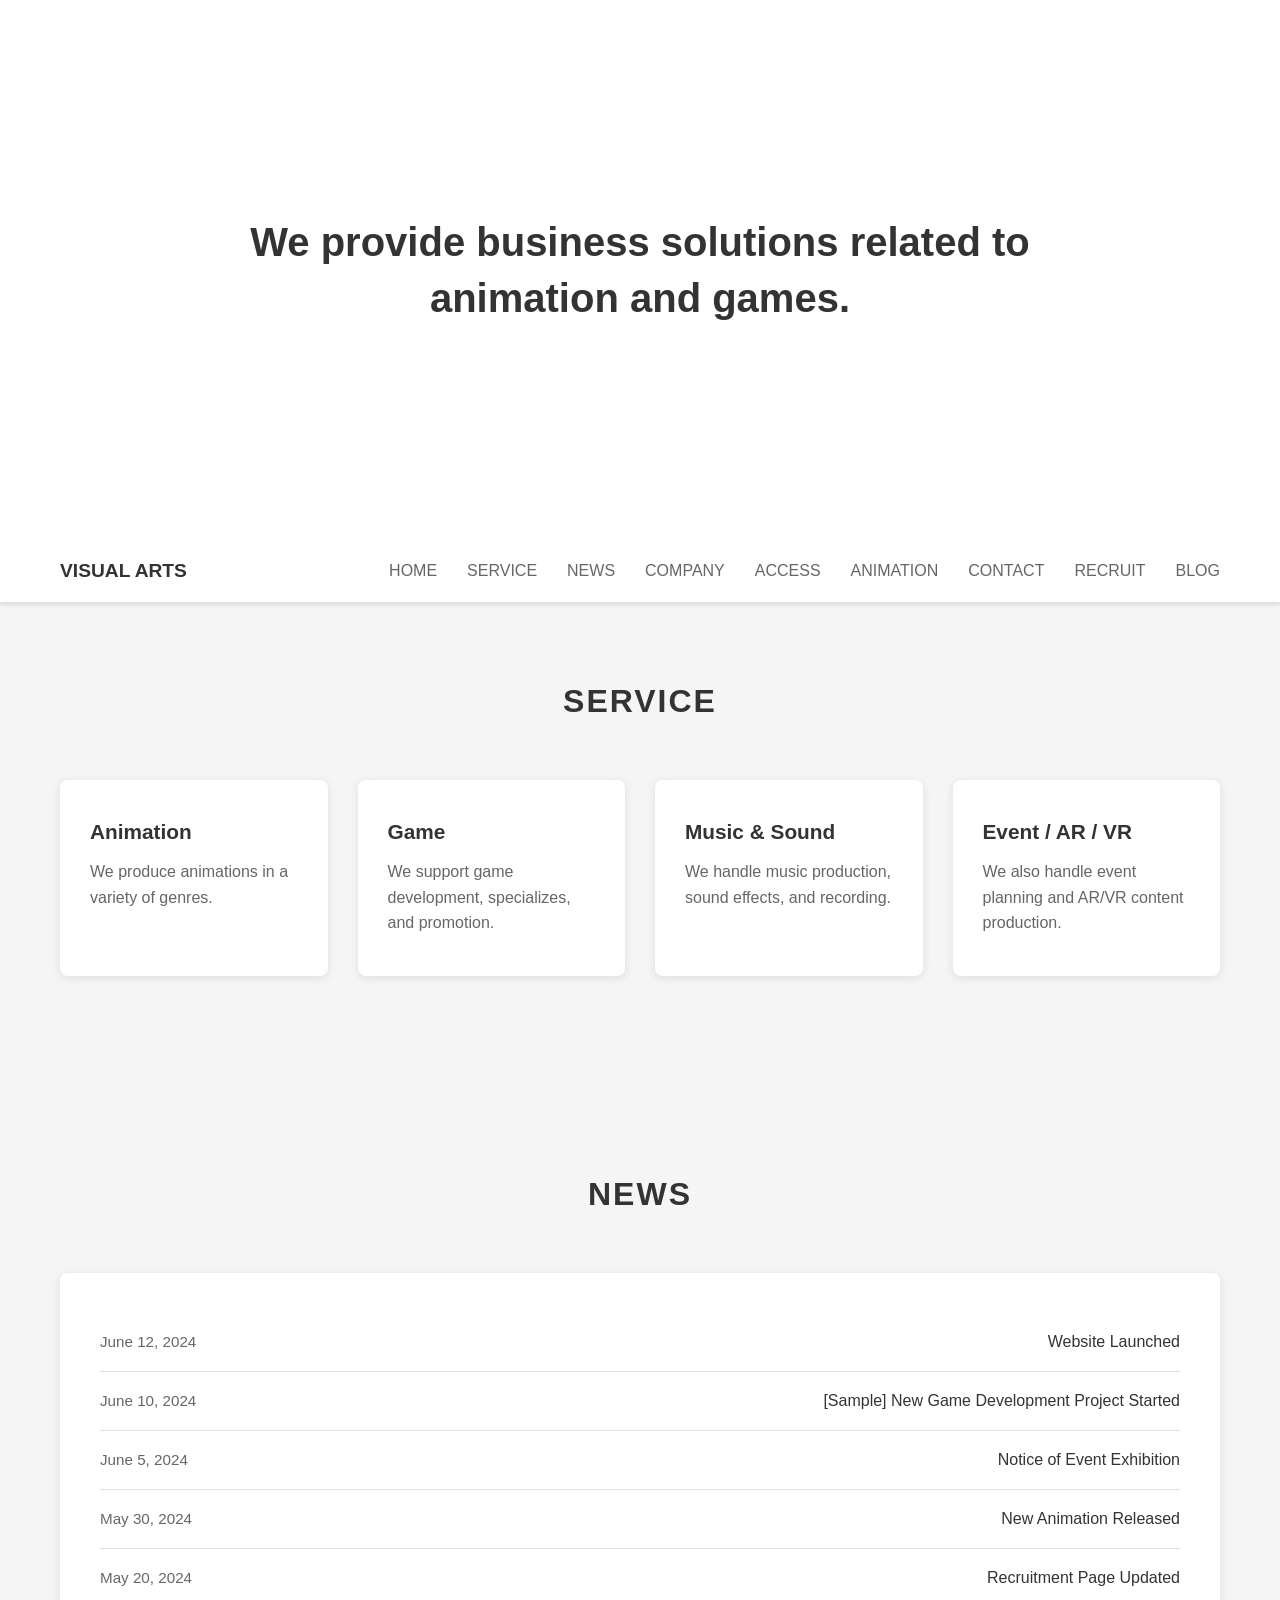
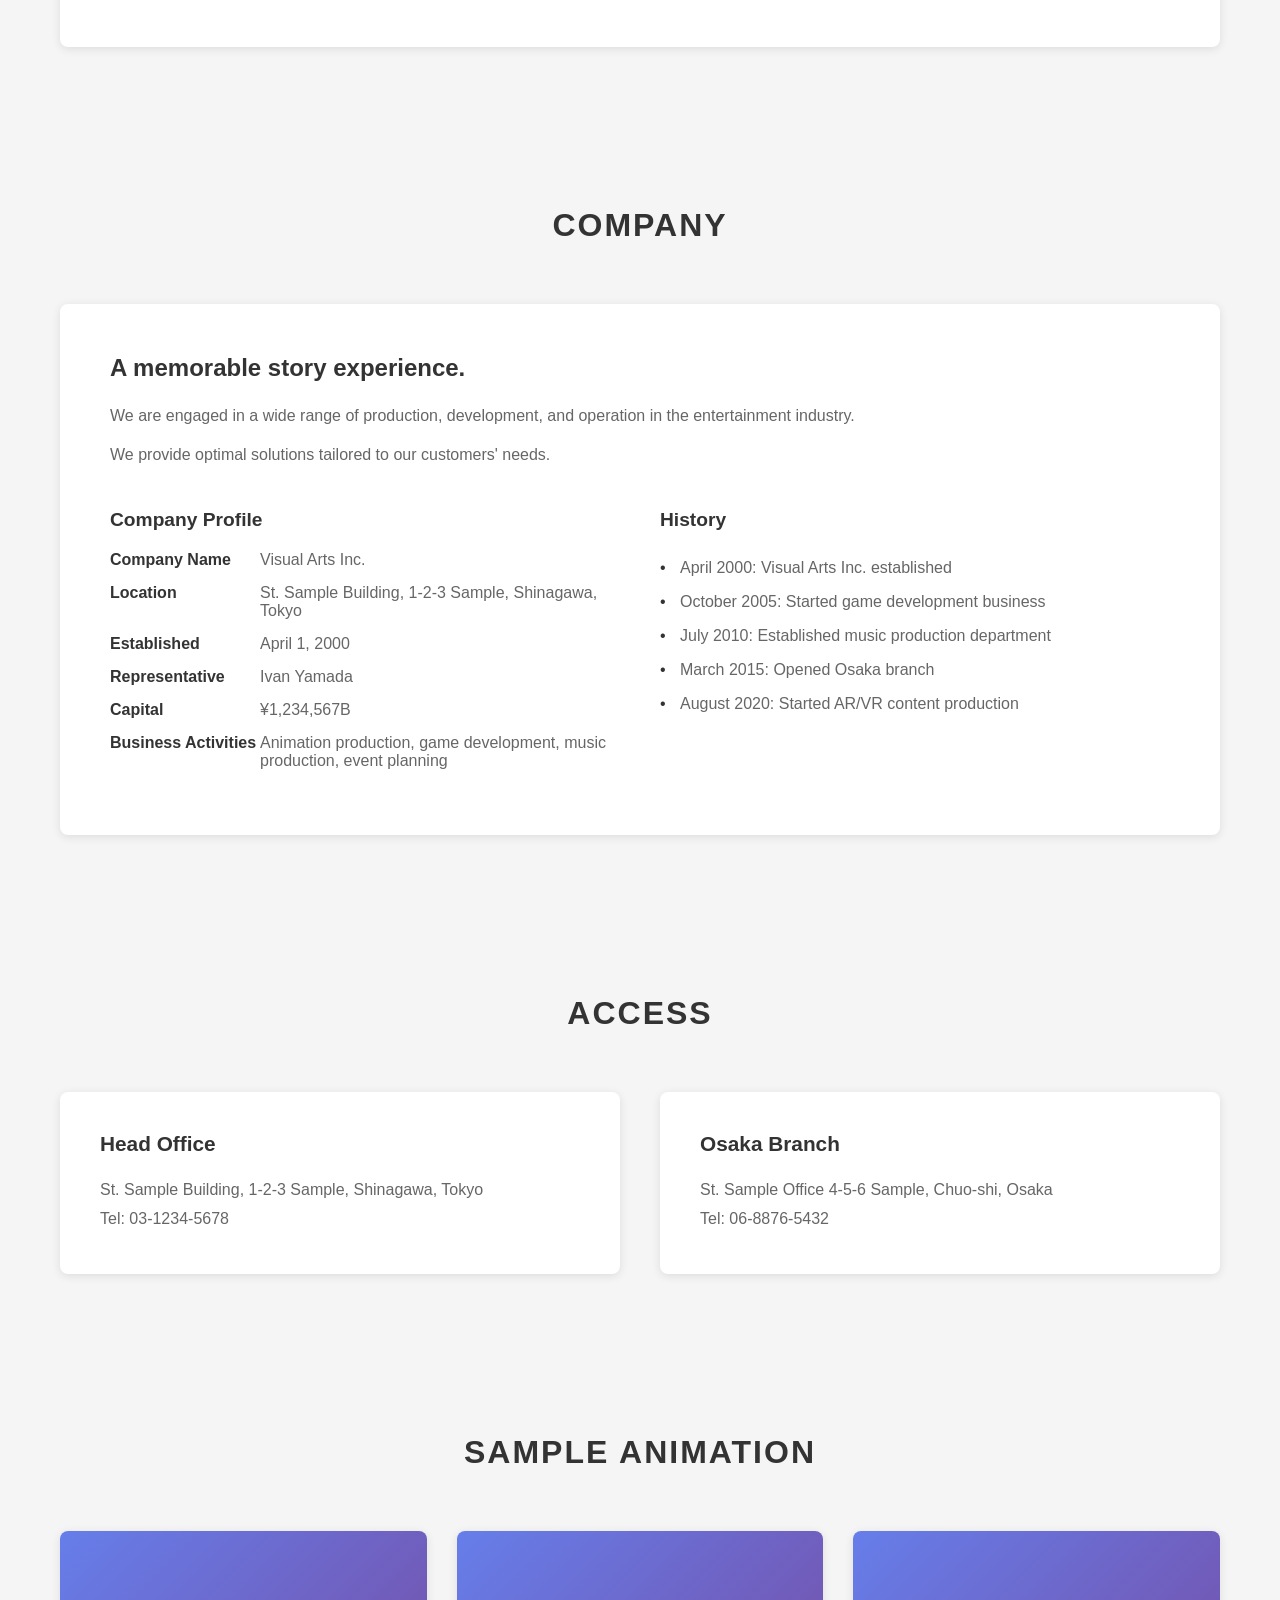
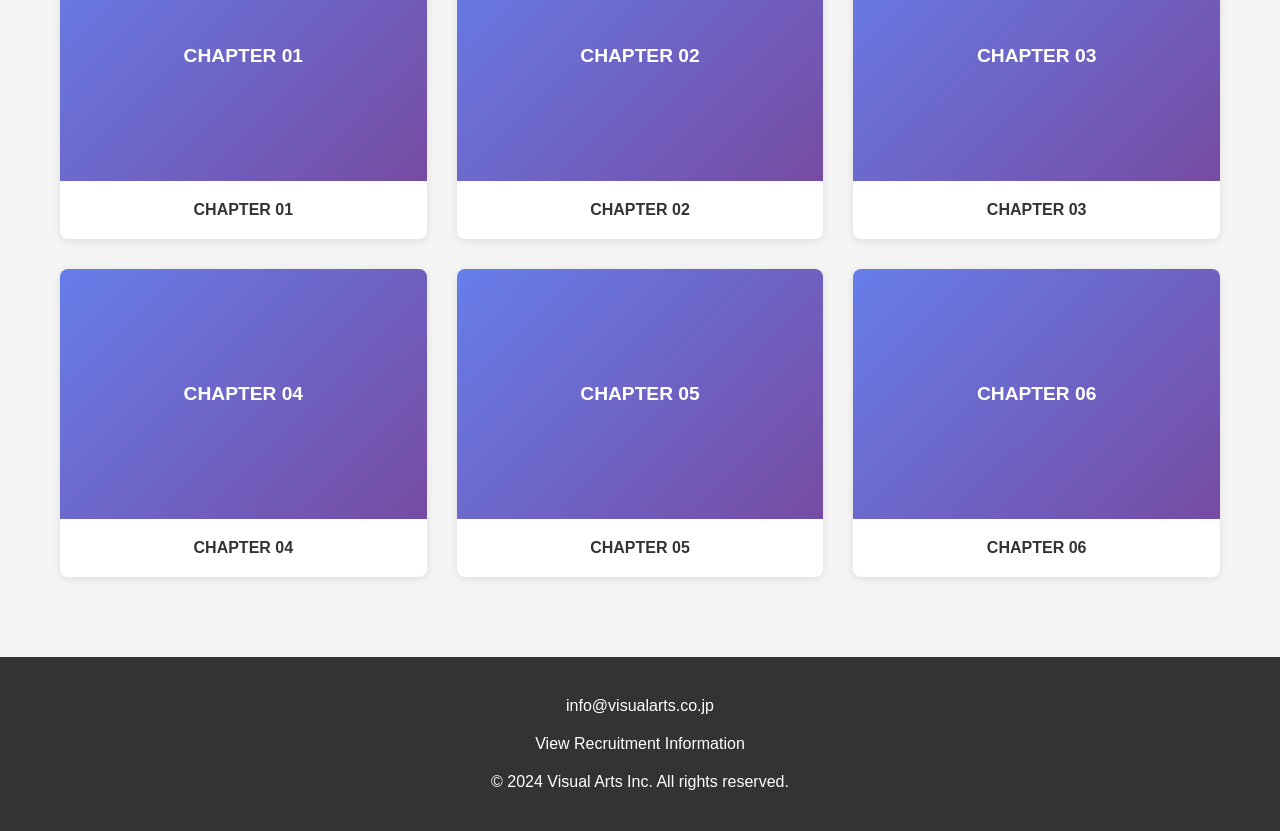
==== index.html @ c2adeb3a "First Commit none" ====
<!DOCTYPE html>
<html lang="en">
<head>
    <meta charset="UTF-8">
    <meta name="viewport" content="width=device-width, initial-scale=1.0">
    <title>Visual Arts - Animation & Game Solutions</title>
    <style>
        * {
            margin: 0;
            padding: 0;
            box-sizing: border-box;
        }

        body {
            font-family: 'Segoe UI', Tahoma, Geneva, Verdana, sans-serif;
            color: #333;
            background-color: #f5f5f5;
            overflow-x: hidden;
        }

        .container {
            max-width: 1200px;
            margin: 0 auto;
            padding: 0 20px;
        }

        /* Hero Section */
        .hero {
            background-color: #fff;
            padding: 120px 20px;
            text-align: center;
            min-height: 60vh;
            display: flex;
            align-items: center;
            justify-content: center;
        }

        .hero h1 {
            font-size: 2.5rem;
            font-weight: 700;
            line-height: 1.4;
            max-width: 900px;
            margin: 0 auto;
        }

        /* Navigation */
        nav {
            background-color: #fff;
            padding: 20px 0;
            border-bottom: 1px solid #e0e0e0;
            position: sticky;
            top: 0;
            z-index: 1000;
            box-shadow: 0 2px 4px rgba(0,0,0,0.1);
        }

        .nav-container {
            display: flex;
            justify-content: space-between;
            align-items: center;
        }

        .logo {
            font-weight: 700;
            font-size: 1.2rem;
            color: #333;
        }

        .nav-links {
            display: flex;
            gap: 30px;
            list-style: none;
        }

        .nav-links a {
            text-decoration: none;
            color: #666;
            font-weight: 500;
            transition: color 0.3s;
        }

        .nav-links a:hover {
            color: #333;
        }

        /* Section Styles */
        section {
            padding: 80px 20px;
            opacity: 0;
            transform: translateY(30px);
            transition: opacity 0.8s ease, transform 0.8s ease;
        }

        section.visible {
            opacity: 1;
            transform: translateY(0);
        }

        .section-title {
            text-align: center;
            font-size: 2rem;
            font-weight: 700;
            margin-bottom: 60px;
            text-transform: uppercase;
            letter-spacing: 2px;
        }

        /* Service Cards */
        .service-grid {
            display: grid;
            grid-template-columns: repeat(auto-fit, minmax(250px, 1fr));
            gap: 30px;
            margin-bottom: 40px;
        }

        .service-card {
            background: #fff;
            padding: 40px 30px;
            border-radius: 8px;
            box-shadow: 0 2px 10px rgba(0,0,0,0.1);
            transition: transform 0.3s, box-shadow 0.3s;
            opacity: 0;
            transform: translateY(20px);
        }

        .service-card.visible {
            opacity: 1;
            transform: translateY(0);
        }

        .service-card:hover {
            transform: translateY(-5px);
            box-shadow: 0 5px 20px rgba(0,0,0,0.15);
        }

        .service-card h3 {
            font-size: 1.3rem;
            margin-bottom: 15px;
            color: #333;
        }

        .service-card p {
            color: #666;
            line-height: 1.6;
        }

        /* News Section */
        .news-list {
            background: #fff;
            border-radius: 8px;
            padding: 40px;
            box-shadow: 0 2px 10px rgba(0,0,0,0.1);
        }

        .news-item {
            display: flex;
            justify-content: space-between;
            padding: 20px 0;
            border-bottom: 1px solid #e0e0e0;
            opacity: 0;
            transform: translateX(-20px);
            transition: opacity 0.5s ease, transform 0.5s ease;
        }

        .news-item.visible {
            opacity: 1;
            transform: translateX(0);
        }

        .news-item:last-child {
            border-bottom: none;
        }

        .news-date {
            color: #666;
            font-size: 0.95rem;
        }

        .news-title {
            color: #333;
            font-weight: 500;
        }

        /* Company Section */
        .company-content {
            background: #fff;
            border-radius: 8px;
            padding: 50px;
            box-shadow: 0 2px 10px rgba(0,0,0,0.1);
        }

        .company-intro {
            margin-bottom: 40px;
        }

        .company-intro h3 {
            font-size: 1.5rem;
            margin-bottom: 20px;
        }

        .company-intro p {
            color: #666;
            line-height: 1.8;
            margin-bottom: 10px;
        }

        .company-details {
            display: grid;
            grid-template-columns: repeat(auto-fit, minmax(300px, 1fr));
            gap: 40px;
        }

        .detail-item {
            display: flex;
            margin-bottom: 15px;
        }

        .detail-label {
            font-weight: 600;
            min-width: 150px;
            color: #333;
        }

        .detail-value {
            color: #666;
        }

        .history-list {
            list-style: none;
        }

        .history-list li {
            padding: 8px 0;
            color: #666;
            position: relative;
            padding-left: 20px;
        }

        .history-list li:before {
            content: "•";
            position: absolute;
            left: 0;
            color: #333;
        }

        /* Access Section */
        .access-grid {
            display: grid;
            grid-template-columns: repeat(auto-fit, minmax(300px, 1fr));
            gap: 40px;
        }

        .access-card {
            background: #fff;
            padding: 40px;
            border-radius: 8px;
            box-shadow: 0 2px 10px rgba(0,0,0,0.1);
        }

        .access-card h3 {
            font-size: 1.3rem;
            margin-bottom: 20px;
        }

        .access-card p {
            color: #666;
            line-height: 1.8;
        }

        /* Sample Animation Section */
        .sample-grid {
            display: grid;
            grid-template-columns: repeat(auto-fit, minmax(300px, 1fr));
            gap: 30px;
        }

        .sample-item {
            background: #fff;
            border-radius: 8px;
            overflow: hidden;
            box-shadow: 0 2px 10px rgba(0,0,0,0.1);
            transition: transform 0.3s;
            opacity: 0;
            transform: scale(0.9);
        }

        .sample-item.visible {
            opacity: 1;
            transform: scale(1);
        }

        .sample-item:hover {
            transform: scale(1.05);
        }

        .sample-placeholder {
            width: 100%;
            height: 250px;
            background: linear-gradient(135deg, #667eea 0%, #764ba2 100%);
            display: flex;
            align-items: center;
            justify-content: center;
            color: #fff;
            font-size: 1.2rem;
            font-weight: 600;
        }

        .sample-title {
            padding: 20px;
            text-align: center;
            font-weight: 600;
            color: #333;
        }

        /* Footer */
        footer {
            background: #333;
            color: #fff;
            text-align: center;
            padding: 40px 20px;
        }

        footer a {
            color: #fff;
            text-decoration: none;
        }

        /* Responsive */
        @media (max-width: 768px) {
            .hero h1 {
                font-size: 1.8rem;
            }

            .nav-links {
                gap: 15px;
                font-size: 0.9rem;
            }

            .section-title {
                font-size: 1.5rem;
            }

            .company-content {
                padding: 30px 20px;
            }
        }
    </style>
</head>
<body>
    <!-- Hero Section -->
    <div class="hero">
        <h1>We provide business solutions related to animation and games.</h1>
    </div>

    <!-- Navigation -->
    <nav>
        <div class="container nav-container">
            <div class="logo">VISUAL ARTS</div>
            <ul class="nav-links">
                <li><a href="#home">HOME</a></li>
                <li><a href="#service">SERVICE</a></li>
                <li><a href="#news">NEWS</a></li>
                <li><a href="#company">COMPANY</a></li>
                <li><a href="#access">ACCESS</a></li>
                <li><a href="#animation">ANIMATION</a></li>
                <li><a href="#contact">CONTACT</a></li>
                <li><a href="#recruit">RECRUIT</a></li>
                <li><a href="#blog">BLOG</a></li>
            </ul>
        </div>
    </nav>

    <!-- Service Section -->
    <section id="service">
        <div class="container">
            <h2 class="section-title">SERVICE</h2>
            <div class="service-grid">
                <div class="service-card" data-delay="0">
                    <h3>Animation</h3>
                    <p>We produce animations in a variety of genres.</p>
                </div>
                <div class="service-card" data-delay="100">
                    <h3>Game</h3>
                    <p>We support game development, specializes, and promotion.</p>
                </div>
                <div class="service-card" data-delay="200">
                    <h3>Music & Sound</h3>
                    <p>We handle music production, sound effects, and recording.</p>
                </div>
                <div class="service-card" data-delay="300">
                    <h3>Event / AR / VR</h3>
                    <p>We also handle event planning and AR/VR content production.</p>
                </div>
            </div>
        </div>
    </section>

    <!-- News Section -->
    <section id="news">
        <div class="container">
            <h2 class="section-title">NEWS</h2>
            <div class="news-list">
                <div class="news-item" data-delay="0">
                    <span class="news-date">June 12, 2024</span>
                    <span class="news-title">Website Launched</span>
                </div>
                <div class="news-item" data-delay="100">
                    <span class="news-date">June 10, 2024</span>
                    <span class="news-title">[Sample] New Game Development Project Started</span>
                </div>
                <div class="news-item" data-delay="200">
                    <span class="news-date">June 5, 2024</span>
                    <span class="news-title">Notice of Event Exhibition</span>
                </div>
                <div class="news-item" data-delay="300">
                    <span class="news-date">May 30, 2024</span>
                    <span class="news-title">New Animation Released</span>
                </div>
                <div class="news-item" data-delay="400">
                    <span class="news-date">May 20, 2024</span>
                    <span class="news-title">Recruitment Page Updated</span>
                </div>
            </div>
        </div>
    </section>

    <!-- Company Section -->
    <section id="company">
        <div class="container">
            <h2 class="section-title">COMPANY</h2>
            <div class="company-content">
                <div class="company-intro">
                    <h3>A memorable story experience.</h3>
                    <p>We are engaged in a wide range of production, development, and operation in the entertainment industry.</p>
                    <p>We provide optimal solutions tailored to our customers' needs.</p>
                </div>
                <div class="company-details">
                    <div>
                        <h4 style="margin-bottom: 20px; font-size: 1.2rem;">Company Profile</h4>
                        <div class="detail-item">
                            <span class="detail-label">Company Name</span>
                            <span class="detail-value">Visual Arts Inc.</span>
                        </div>
                        <div class="detail-item">
                            <span class="detail-label">Location</span>
                            <span class="detail-value">St. Sample Building, 1-2-3 Sample, Shinagawa, Tokyo</span>
                        </div>
                        <div class="detail-item">
                            <span class="detail-label">Established</span>
                            <span class="detail-value">April 1, 2000</span>
                        </div>
                        <div class="detail-item">
                            <span class="detail-label">Representative</span>
                            <span class="detail-value">Ivan Yamada</span>
                        </div>
                        <div class="detail-item">
                            <span class="detail-label">Capital</span>
                            <span class="detail-value">¥1,234,567B</span>
                        </div>
                        <div class="detail-item">
                            <span class="detail-label">Business Activities</span>
                            <span class="detail-value">Animation production, game development, music production, event planning</span>
                        </div>
                    </div>
                    <div>
                        <h4 style="margin-bottom: 20px; font-size: 1.2rem;">History</h4>
                        <ul class="history-list">
                            <li>April 2000: Visual Arts Inc. established</li>
                            <li>October 2005: Started game development business</li>
                            <li>July 2010: Established music production department</li>
                            <li>March 2015: Opened Osaka branch</li>
                            <li>August 2020: Started AR/VR content production</li>
                        </ul>
                    </div>
                </div>
            </div>
        </div>
    </section>

    <!-- Access Section -->
    <section id="access">
        <div class="container">
            <h2 class="section-title">ACCESS</h2>
            <div class="access-grid">
                <div class="access-card">
                    <h3>Head Office</h3>
                    <p>St. Sample Building, 1-2-3 Sample, Shinagawa, Tokyo</p>
                    <p>Tel: 03-1234-5678</p>
                </div>
                <div class="access-card">
                    <h3>Osaka Branch</h3>
                    <p>St. Sample Office 4-5-6 Sample, Chuo-shi, Osaka</p>
                    <p>Tel: 06-8876-5432</p>
                </div>
            </div>
        </div>
    </section>

    <!-- Sample Animation Section -->
    <section id="animation">
        <div class="container">
            <h2 class="section-title">SAMPLE ANIMATION</h2>
            <div class="sample-grid">
                <div class="sample-item" data-delay="0">
                    <div class="sample-placeholder">CHAPTER 01</div>
                    <div class="sample-title">CHAPTER 01</div>
                </div>
                <div class="sample-item" data-delay="100">
                    <div class="sample-placeholder">CHAPTER 02</div>
                    <div class="sample-title">CHAPTER 02</div>
                </div>
                <div class="sample-item" data-delay="200">
                    <div class="sample-placeholder">CHAPTER 03</div>
                    <div class="sample-title">CHAPTER 03</div>
                </div>
                <div class="sample-item" data-delay="300">
                    <div class="sample-placeholder">CHAPTER 04</div>
                    <div class="sample-title">CHAPTER 04</div>
                </div>
                <div class="sample-item" data-delay="400">
                    <div class="sample-placeholder">CHAPTER 05</div>
                    <div class="sample-title">CHAPTER 05</div>
                </div>
                <div class="sample-item" data-delay="500">
                    <div class="sample-placeholder">CHAPTER 06</div>
                    <div class="sample-title">CHAPTER 06</div>
                </div>
            </div>
        </div>
    </section>

    <!-- Footer -->
    <footer id="contact">
        <div class="container">
            <p>info@visualarts.co.jp</p>
            <p style="margin-top: 20px;">View Recruitment Information</p>
            <p style="margin-top: 20px;">&copy; 2024 Visual Arts Inc. All rights reserved.</p>
        </div>
    </footer>

    <script>
        // Intersection Observer for scroll animations
        const observerOptions = {
            threshold: 0.1,
            rootMargin: '0px 0px -50px 0px'
        };

        const observer = new IntersectionObserver((entries) => {
            entries.forEach(entry => {
                if (entry.isIntersecting) {
                    entry.target.classList.add('visible');
                }
            });
        }, observerOptions);

        // Observe all sections
        document.querySelectorAll('section').forEach(section => {
            observer.observe(section);
        });

        // Observe service cards with staggered animation
        document.querySelectorAll('.service-card').forEach((card, index) => {
            const delay = card.getAttribute('data-delay') || 0;
            card.style.transitionDelay = `${delay}ms`;
            observer.observe(card);
        });

        // Observe news items with staggered animation
        document.querySelectorAll('.news-item').forEach((item, index) => {
            const delay = item.getAttribute('data-delay') || 0;
            item.style.transitionDelay = `${delay}ms`;
            observer.observe(item);
        });

        // Observe sample items with staggered animation
        document.querySelectorAll('.sample-item').forEach((item, index) => {
            const delay = item.getAttribute('data-delay') || 0;
            item.style.transitionDelay = `${delay}ms`;
            observer.observe(item);
        });

        // Smooth scrolling for navigation links
        document.querySelectorAll('a[href^="#"]').forEach(anchor => {
            anchor.addEventListener('click', function (e) {
                e.preventDefault();
                const target = document.querySelector(this.getAttribute('href'));
                if (target) {
                    target.scrollIntoView({
                        behavior: 'smooth',
                        block: 'start'
                    });
                }
            });
        });
    </script>
</body>
</html>
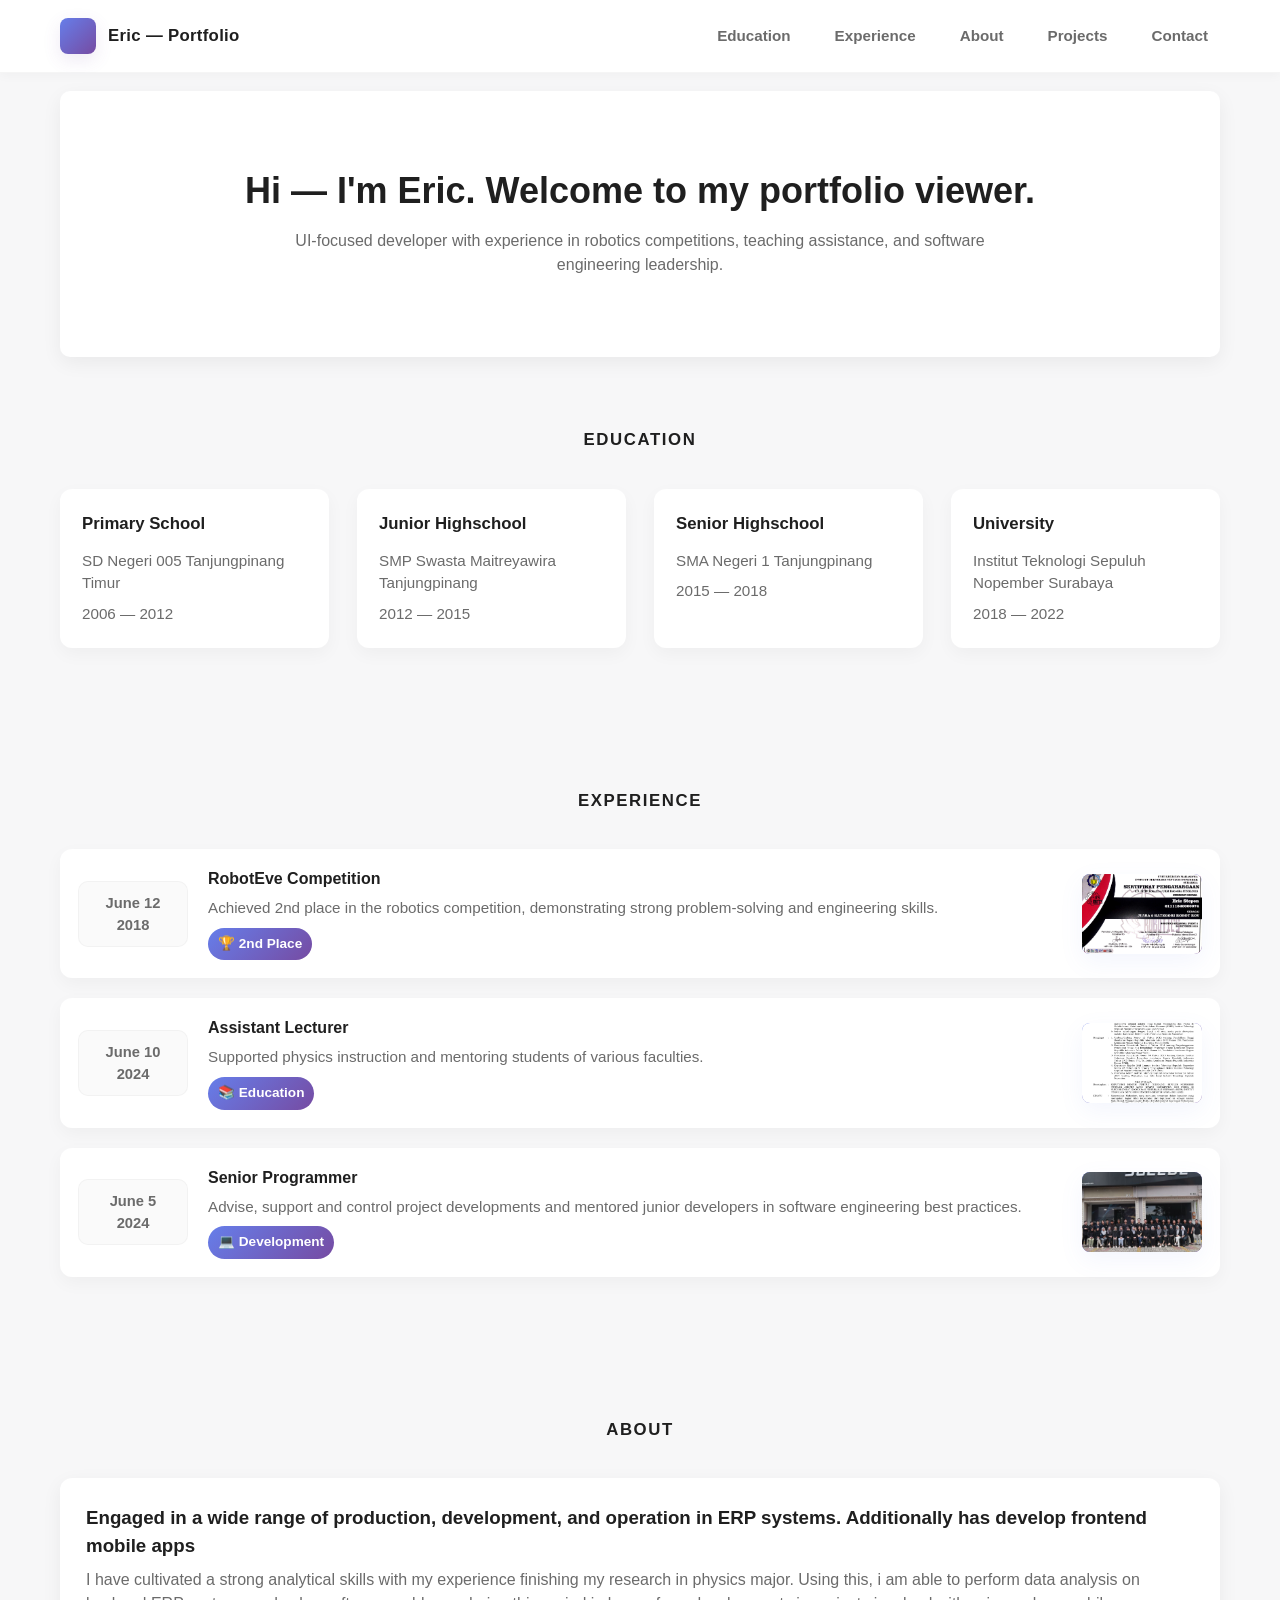
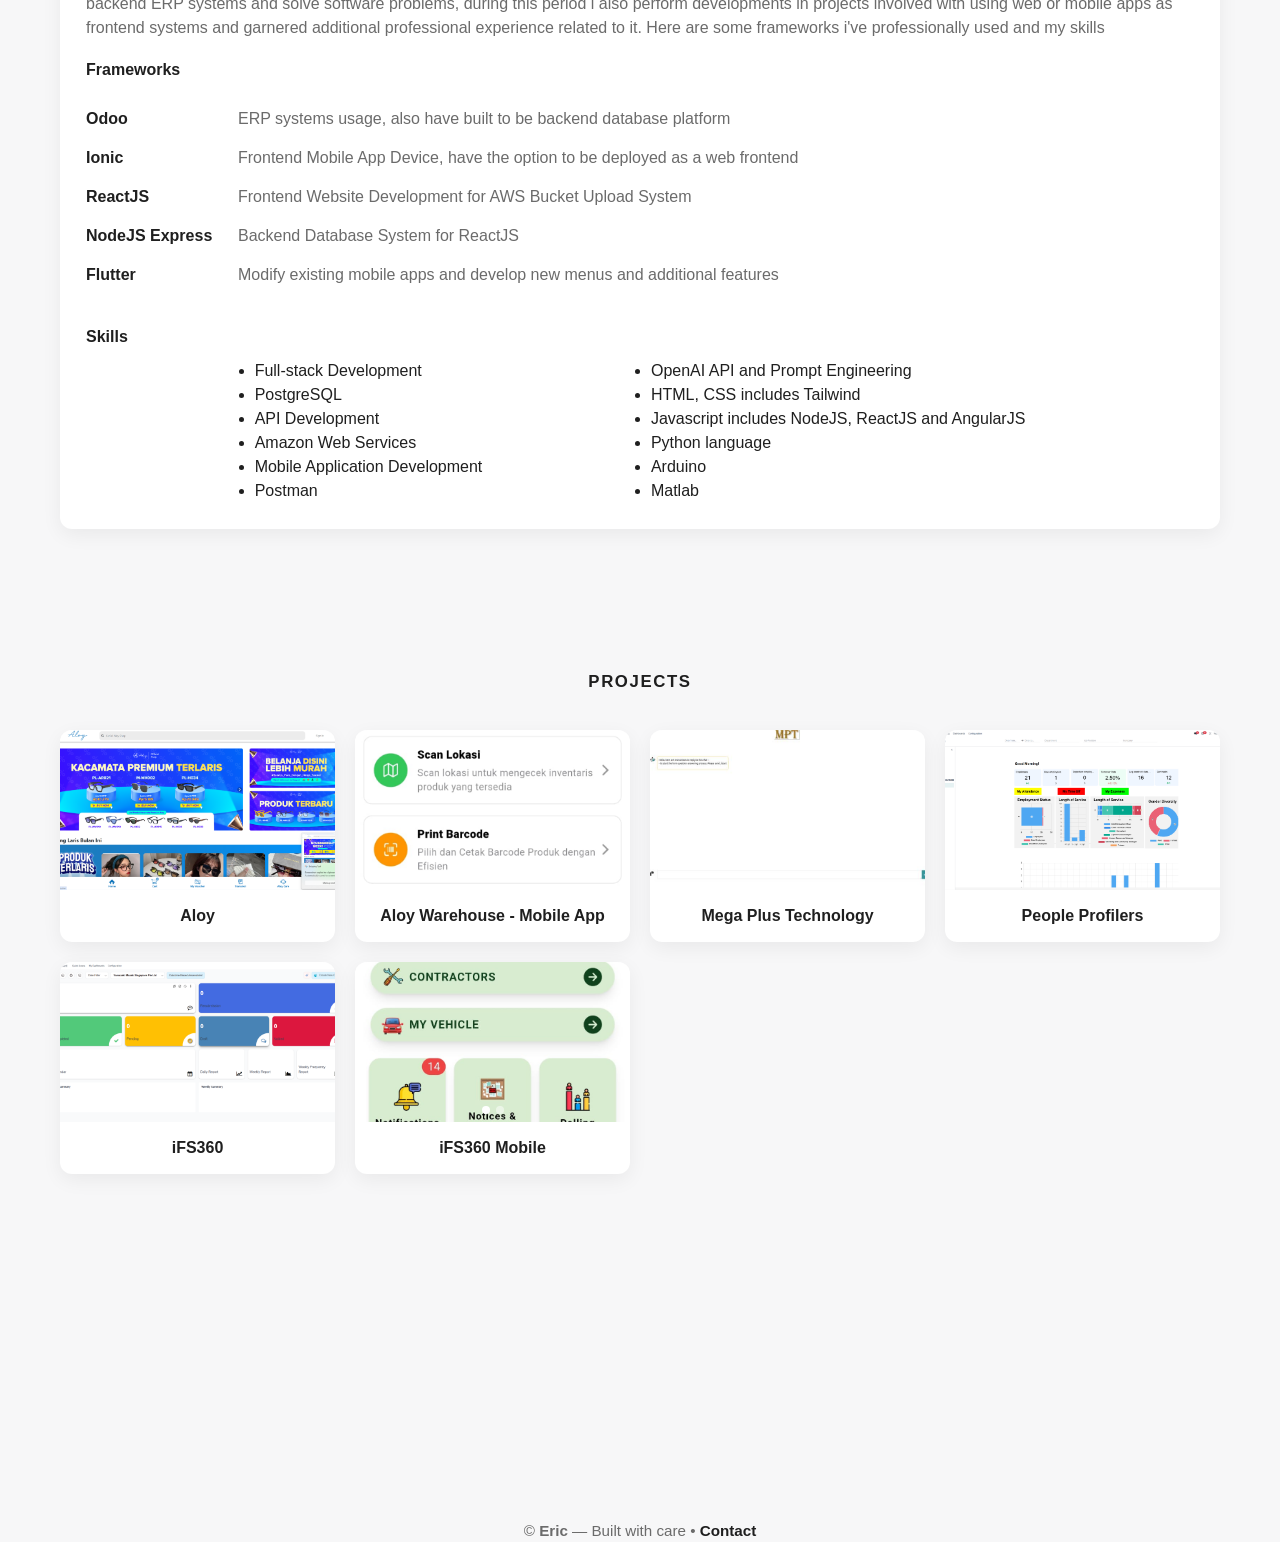
==== commit a72a37f5: "First Prototype of Portofolio development First Attempt" ====
--- a/index.html
+++ b/index.html
@@ -1,597 +1,320 @@
 <!DOCTYPE html>
 <html lang="en">
 <head>
-    <meta charset="UTF-8">
-    <meta name="viewport" content="width=device-width, initial-scale=1.0">
-    <title>Visual Arts - Animation & Game Solutions</title>
-    <style>
-        * {
-            margin: 0;
-            padding: 0;
-            box-sizing: border-box;
-        }
-
-        body {
-            font-family: 'Segoe UI', Tahoma, Geneva, Verdana, sans-serif;
-            color: #333;
-            background-color: #f5f5f5;
-            overflow-x: hidden;
-        }
-
-        .container {
-            max-width: 1200px;
-            margin: 0 auto;
-            padding: 0 20px;
-        }
-
-        /* Hero Section */
-        .hero {
-            background-color: #fff;
-            padding: 120px 20px;
-            text-align: center;
-            min-height: 60vh;
-            display: flex;
-            align-items: center;
-            justify-content: center;
-        }
-
-        .hero h1 {
-            font-size: 2.5rem;
-            font-weight: 700;
-            line-height: 1.4;
-            max-width: 900px;
-            margin: 0 auto;
-        }
-
-        /* Navigation */
-        nav {
-            background-color: #fff;
-            padding: 20px 0;
-            border-bottom: 1px solid #e0e0e0;
-            position: sticky;
-            top: 0;
-            z-index: 1000;
-            box-shadow: 0 2px 4px rgba(0,0,0,0.1);
-        }
-
-        .nav-container {
-            display: flex;
-            justify-content: space-between;
-            align-items: center;
-        }
-
-        .logo {
-            font-weight: 700;
-            font-size: 1.2rem;
-            color: #333;
-        }
-
-        .nav-links {
-            display: flex;
-            gap: 30px;
-            list-style: none;
-        }
-
-        .nav-links a {
-            text-decoration: none;
-            color: #666;
-            font-weight: 500;
-            transition: color 0.3s;
-        }
-
-        .nav-links a:hover {
-            color: #333;
-        }
-
-        /* Section Styles */
-        section {
-            padding: 80px 20px;
-            opacity: 0;
-            transform: translateY(30px);
-            transition: opacity 0.8s ease, transform 0.8s ease;
-        }
-
-        section.visible {
-            opacity: 1;
-            transform: translateY(0);
-        }
-
-        .section-title {
-            text-align: center;
-            font-size: 2rem;
-            font-weight: 700;
-            margin-bottom: 60px;
-            text-transform: uppercase;
-            letter-spacing: 2px;
-        }
-
-        /* Service Cards */
-        .service-grid {
-            display: grid;
-            grid-template-columns: repeat(auto-fit, minmax(250px, 1fr));
-            gap: 30px;
-            margin-bottom: 40px;
-        }
-
-        .service-card {
-            background: #fff;
-            padding: 40px 30px;
-            border-radius: 8px;
-            box-shadow: 0 2px 10px rgba(0,0,0,0.1);
-            transition: transform 0.3s, box-shadow 0.3s;
-            opacity: 0;
-            transform: translateY(20px);
-        }
-
-        .service-card.visible {
-            opacity: 1;
-            transform: translateY(0);
-        }
-
-        .service-card:hover {
-            transform: translateY(-5px);
-            box-shadow: 0 5px 20px rgba(0,0,0,0.15);
-        }
-
-        .service-card h3 {
-            font-size: 1.3rem;
-            margin-bottom: 15px;
-            color: #333;
-        }
-
-        .service-card p {
-            color: #666;
-            line-height: 1.6;
-        }
-
-        /* News Section */
-        .news-list {
-            background: #fff;
-            border-radius: 8px;
-            padding: 40px;
-            box-shadow: 0 2px 10px rgba(0,0,0,0.1);
-        }
-
-        .news-item {
-            display: flex;
-            justify-content: space-between;
-            padding: 20px 0;
-            border-bottom: 1px solid #e0e0e0;
-            opacity: 0;
-            transform: translateX(-20px);
-            transition: opacity 0.5s ease, transform 0.5s ease;
-        }
-
-        .news-item.visible {
-            opacity: 1;
-            transform: translateX(0);
-        }
-
-        .news-item:last-child {
-            border-bottom: none;
-        }
-
-        .news-date {
-            color: #666;
-            font-size: 0.95rem;
-        }
-
-        .news-title {
-            color: #333;
-            font-weight: 500;
-        }
-
-        /* Company Section */
-        .company-content {
-            background: #fff;
-            border-radius: 8px;
-            padding: 50px;
-            box-shadow: 0 2px 10px rgba(0,0,0,0.1);
-        }
-
-        .company-intro {
-            margin-bottom: 40px;
-        }
-
-        .company-intro h3 {
-            font-size: 1.5rem;
-            margin-bottom: 20px;
-        }
-
-        .company-intro p {
-            color: #666;
-            line-height: 1.8;
-            margin-bottom: 10px;
-        }
-
-        .company-details {
-            display: grid;
-            grid-template-columns: repeat(auto-fit, minmax(300px, 1fr));
-            gap: 40px;
-        }
-
-        .detail-item {
-            display: flex;
-            margin-bottom: 15px;
-        }
-
-        .detail-label {
-            font-weight: 600;
-            min-width: 150px;
-            color: #333;
-        }
-
-        .detail-value {
-            color: #666;
-        }
-
-        .history-list {
-            list-style: none;
-        }
-
-        .history-list li {
-            padding: 8px 0;
-            color: #666;
-            position: relative;
-            padding-left: 20px;
-        }
-
-        .history-list li:before {
-            content: "•";
-            position: absolute;
-            left: 0;
-            color: #333;
-        }
-
-        /* Access Section */
-        .access-grid {
-            display: grid;
-            grid-template-columns: repeat(auto-fit, minmax(300px, 1fr));
-            gap: 40px;
-        }
-
-        .access-card {
-            background: #fff;
-            padding: 40px;
-            border-radius: 8px;
-            box-shadow: 0 2px 10px rgba(0,0,0,0.1);
-        }
-
-        .access-card h3 {
-            font-size: 1.3rem;
-            margin-bottom: 20px;
-        }
-
-        .access-card p {
-            color: #666;
-            line-height: 1.8;
-        }
-
-        /* Sample Animation Section */
-        .sample-grid {
-            display: grid;
-            grid-template-columns: repeat(auto-fit, minmax(300px, 1fr));
-            gap: 30px;
-        }
-
-        .sample-item {
-            background: #fff;
-            border-radius: 8px;
-            overflow: hidden;
-            box-shadow: 0 2px 10px rgba(0,0,0,0.1);
-            transition: transform 0.3s;
-            opacity: 0;
-            transform: scale(0.9);
-        }
-
-        .sample-item.visible {
-            opacity: 1;
-            transform: scale(1);
-        }
-
-        .sample-item:hover {
-            transform: scale(1.05);
-        }
-
-        .sample-placeholder {
-            width: 100%;
-            height: 250px;
-            background: linear-gradient(135deg, #667eea 0%, #764ba2 100%);
-            display: flex;
-            align-items: center;
-            justify-content: center;
-            color: #fff;
-            font-size: 1.2rem;
-            font-weight: 600;
-        }
-
-        .sample-title {
-            padding: 20px;
-            text-align: center;
-            font-weight: 600;
-            color: #333;
-        }
-
-        /* Footer */
-        footer {
-            background: #333;
-            color: #fff;
-            text-align: center;
-            padding: 40px 20px;
-        }
-
-        footer a {
-            color: #fff;
-            text-decoration: none;
-        }
-
-        /* Responsive */
-        @media (max-width: 768px) {
-            .hero h1 {
-                font-size: 1.8rem;
-            }
-
-            .nav-links {
-                gap: 15px;
-                font-size: 0.9rem;
-            }
-
-            .section-title {
-                font-size: 1.5rem;
-            }
-
-            .company-content {
-                padding: 30px 20px;
-            }
-        }
-    </style>
+  <meta charset="utf-8" />
+  <meta name="viewport" content="width=device-width,initial-scale=1" />
+  <title>Eric's Portfolio</title>
+  <link rel="stylesheet" href="style.css">
 </head>
 <body>
-    <!-- Hero Section -->
-    <div class="hero">
-        <h1>We provide business solutions related to animation and games.</h1>
+
+  <header>
+    <div class="container nav-inner">
+      <div class="logo">
+        <span class="mark"></span>
+        <span>Eric — Portfolio</span>
+      </div>
+
+      <nav>
+        <button class="nav-toggle" id="nav-toggle">☰</button>
+        <ul id="nav-list" class="nav-links">
+          <li><a href="#education">Education</a></li>
+          <li><a href="#experience">Experience</a></li>
+          <li><a href="#about">About</a></li>
+          <li><a href="#projects">Projects</a></li>
+          <li><a href="#contact">Contact</a></li>
+        </ul>
+      </nav>
     </div>
 
-    <!-- Navigation -->
-    <nav>
-        <div class="container nav-container">
-            <div class="logo">VISUAL ARTS</div>
-            <ul class="nav-links">
-                <li><a href="#home">HOME</a></li>
-                <li><a href="#service">SERVICE</a></li>
-                <li><a href="#news">NEWS</a></li>
-                <li><a href="#company">COMPANY</a></li>
-                <li><a href="#access">ACCESS</a></li>
-                <li><a href="#animation">ANIMATION</a></li>
-                <li><a href="#contact">CONTACT</a></li>
-                <li><a href="#recruit">RECRUIT</a></li>
-                <li><a href="#blog">BLOG</a></li>
+    <div class="container" id="nav-menu-mobile" style="display:none; padding-bottom:12px;">
+      <ul style="list-style:none; padding:8px 0; display:flex; gap:12px; flex-direction:column;">
+        <li><a href="#education">Education</a></li>
+        <li><a href="#experience">Experience</a></li>
+        <li><a href="#about">About</a></li>
+        <li><a href="#projects">Projects</a></li>
+        <li><a href="#contact">Contact</a></li>
+      </ul>
+    </div>
+  </header>
+
+  <main class="container" style="margin-top:18px;">
+
+    <section class="hero visible">
+      <div>
+        <h1>Hi — I'm Eric. Welcome to my portfolio viewer.</h1>
+        <p>UI-focused developer with experience in robotics competitions, teaching assistance, and software engineering leadership.</p>
+      </div>
+    </section>
+
+    <section id="education">
+      <h2 class="section-title">Education</h2>
+      <div class="education-grid">
+        <article class="card">
+          <h3>Primary School</h3>
+          <p class="muted">SD Negeri 005 Tanjungpinang Timur</p>
+          <p class="muted">2006 — 2012</p>
+        </article>
+
+        <article class="card">
+          <h3>Junior Highschool</h3>
+          <p class="muted">SMP Swasta Maitreyawira Tanjungpinang</p>
+          <p class="muted">2012 — 2015</p>
+        </article>
+
+        <article class="card">
+          <h3>Senior Highschool</h3>
+          <p class="muted">SMA Negeri 1 Tanjungpinang</p>
+          <p class="muted">2015 — 2018</p>
+        </article>
+
+        <article class="card">
+          <h3>University</h3>
+          <p class="muted">Institut Teknologi Sepuluh Nopember Surabaya</p>
+          <p class="muted">2018 — 2022</p>
+        </article>
+      </div>
+    </section>
+
+    <section id="experience">
+      <h2 class="section-title">Experience</h2>
+
+      <div class="experience-list">
+        <div class="experience-card">
+          <div class="experience-date">June 12<br><strong>2018</strong></div>
+          <div class="experience-content">
+            <div class="experience-info">
+              <h4>RobotEve Competition</h4>
+              <p class="muted">Achieved 2nd place in the robotics competition, demonstrating strong problem-solving and engineering skills.</p>
+              <span class="experience-badge">🏆 2nd Place</span>
+            </div>
+            <div class="experience-image-wrapper" data-single-image="sertifikat_roboteve.jpg">
+              <img src="sertifikat_roboteve.jpg" alt="RobotEve Certificate" class="experience-image" />
+            </div>
+          </div>
+        </div>
+
+        <div class="experience-card">
+          <div class="experience-date">June 10<br><strong>2024</strong></div>
+          <div class="experience-content">
+            <div class="experience-info">
+              <h4>Assistant Lecturer</h4>
+              <p class="muted">Supported physics instruction and mentoring students of various faculties.</p>
+              <span class="experience-badge">📚 Education</span>
+            </div>
+            <div class="experience-image-wrapper" data-single-image="SK_asisten_dosen.jpg">
+              <img src="SK_asisten_dosen.jpg" alt="Lecturer Assistant Certificate" class="experience-image" />
+            </div>
+          </div>
+        </div>
+
+        <div class="experience-card">
+          <div class="experience-date">June 5<br><strong>2024</strong></div>
+          <div class="experience-content">
+            <div class="experience-info">
+              <h4>Senior Programmer</h4>
+              <p class="muted">Advise, support and control project developments and mentored junior developers in software engineering best practices.</p>
+              <span class="experience-badge">💻 Development</span>
+            </div>
+            <div class="experience-image-wrapper" data-single-image="sgeede_group_image.jpeg">
+              <img src="sgeede_group_image.jpeg" alt="Company Group" class="experience-image" />
+            </div>
+          </div>
+        </div>
+      </div>
+    </section>
+
+    <section id="about">
+      <!-- <h2 class="section-title">About</h2>
+      <div style="background:var(--card); padding:26px; border-radius:12px; box-shadow:var(--shadow);">
+        <h3 style="margin-bottom:8px">A memorable story experience.</h3>
+        <p class="muted">Engaged in a wide range of production, development, and operation in ERP systems with main framework using Odoo. Additionally has develop frontend mobile apps using Ionic Framework and Flutter</p>
+      </div> -->
+
+       <h2 id="about-title" class="section-title">About</h2>
+
+      <div class="company-content">
+        <div>
+          <h3 style="margin-bottom:8px">Engaged in a wide range of production, development, and operation in ERP systems. Additionally has develop frontend mobile apps</h3>
+          <p class="muted">I have cultivated a strong analytical skills with my experience finishing my research in physics major. Using this, i am able to perform data analysis on backend ERP systems and solve software problems, during this period i also perform developments in projects involved with using web or mobile apps as frontend systems and garnered additional professional experience related to it. Here are some frameworks i've professionally used and my skills</p>
+        </div>
+
+        <div class="company-details">
+          <div class="framework-details-section">
+            <h4 style="margin-bottom:10px">Frameworks</h4>
+            <div class="detail-item"><div class="detail-label">Odoo</div><div class="detail-value">ERP systems usage, also have built to be backend database platform</div></div>
+            <div class="detail-item"><div class="detail-label">Ionic</div><div class="detail-value">Frontend Mobile App Device, have the option to be deployed as a web frontend</div></div>
+            <div class="detail-item"><div class="detail-label">ReactJS</div><div class="detail-value">Frontend Website Development for AWS Bucket Upload System</div></div>
+            <div class="detail-item"><div class="detail-label">NodeJS Express</div><div class="detail-value">Backend Database System for ReactJS</div></div>
+            <div class="detail-item"><div class="detail-label">Flutter</div><div class="detail-value">Modify existing mobile apps and develop new menus and additional features</div></div>
+          </div>
+
+          <!-- <div>
+            <h4 style="margin-bottom:10px">Skills</h4>
+            <ul class="history-list">
+              <li>Full-stack Development</li>
+              <li>PostgreSQL</li>
+              <li>API Development</li>
+              <li>Amazon Web Services</li>
+              <li>Mobile Application Development</li>
+              <li>Postman</li>
+              <li>OpenAI API and Prompt Engineering</li>
+              <li>HTML, CSS includes Tailwind</li>
+              <li>Javascript includes NodeJS, ReactJS and AngularJS</li>
+              <li>Python language</li>
+              <li>Arduino</li>
+              <li>Matlab</li>
             </ul>
-        </div>
-    </nav>
-
-    <!-- Service Section -->
-    <section id="service">
-        <div class="container">
-            <h2 class="section-title">SERVICE</h2>
-            <div class="service-grid">
-                <div class="service-card" data-delay="0">
-                    <h3>Animation</h3>
-                    <p>We produce animations in a variety of genres.</p>
-                </div>
-                <div class="service-card" data-delay="100">
-                    <h3>Game</h3>
-                    <p>We support game development, specializes, and promotion.</p>
-                </div>
-                <div class="service-card" data-delay="200">
-                    <h3>Music & Sound</h3>
-                    <p>We handle music production, sound effects, and recording.</p>
-                </div>
-                <div class="service-card" data-delay="300">
-                    <h3>Event / AR / VR</h3>
-                    <p>We also handle event planning and AR/VR content production.</p>
-                </div>
-            </div>
-        </div>
-    </section>
-
-    <!-- News Section -->
-    <section id="news">
-        <div class="container">
-            <h2 class="section-title">NEWS</h2>
-            <div class="news-list">
-                <div class="news-item" data-delay="0">
-                    <span class="news-date">June 12, 2024</span>
-                    <span class="news-title">Website Launched</span>
-                </div>
-                <div class="news-item" data-delay="100">
-                    <span class="news-date">June 10, 2024</span>
-                    <span class="news-title">[Sample] New Game Development Project Started</span>
-                </div>
-                <div class="news-item" data-delay="200">
-                    <span class="news-date">June 5, 2024</span>
-                    <span class="news-title">Notice of Event Exhibition</span>
-                </div>
-                <div class="news-item" data-delay="300">
-                    <span class="news-date">May 30, 2024</span>
-                    <span class="news-title">New Animation Released</span>
-                </div>
-                <div class="news-item" data-delay="400">
-                    <span class="news-date">May 20, 2024</span>
-                    <span class="news-title">Recruitment Page Updated</span>
-                </div>
-            </div>
-        </div>
-    </section>
-
-    <!-- Company Section -->
-    <section id="company">
-        <div class="container">
-            <h2 class="section-title">COMPANY</h2>
-            <div class="company-content">
-                <div class="company-intro">
-                    <h3>A memorable story experience.</h3>
-                    <p>We are engaged in a wide range of production, development, and operation in the entertainment industry.</p>
-                    <p>We provide optimal solutions tailored to our customers' needs.</p>
-                </div>
-                <div class="company-details">
-                    <div>
-                        <h4 style="margin-bottom: 20px; font-size: 1.2rem;">Company Profile</h4>
-                        <div class="detail-item">
-                            <span class="detail-label">Company Name</span>
-                            <span class="detail-value">Visual Arts Inc.</span>
-                        </div>
-                        <div class="detail-item">
-                            <span class="detail-label">Location</span>
-                            <span class="detail-value">St. Sample Building, 1-2-3 Sample, Shinagawa, Tokyo</span>
-                        </div>
-                        <div class="detail-item">
-                            <span class="detail-label">Established</span>
-                            <span class="detail-value">April 1, 2000</span>
-                        </div>
-                        <div class="detail-item">
-                            <span class="detail-label">Representative</span>
-                            <span class="detail-value">Ivan Yamada</span>
-                        </div>
-                        <div class="detail-item">
-                            <span class="detail-label">Capital</span>
-                            <span class="detail-value">¥1,234,567B</span>
-                        </div>
-                        <div class="detail-item">
-                            <span class="detail-label">Business Activities</span>
-                            <span class="detail-value">Animation production, game development, music production, event planning</span>
-                        </div>
-                    </div>
-                    <div>
-                        <h4 style="margin-bottom: 20px; font-size: 1.2rem;">History</h4>
-                        <ul class="history-list">
-                            <li>April 2000: Visual Arts Inc. established</li>
-                            <li>October 2005: Started game development business</li>
-                            <li>July 2010: Established music production department</li>
-                            <li>March 2015: Opened Osaka branch</li>
-                            <li>August 2020: Started AR/VR content production</li>
-                        </ul>
-                    </div>
-                </div>
-            </div>
-        </div>
-    </section>
-
-    <!-- Access Section -->
-    <section id="access">
-        <div class="container">
-            <h2 class="section-title">ACCESS</h2>
-            <div class="access-grid">
-                <div class="access-card">
-                    <h3>Head Office</h3>
-                    <p>St. Sample Building, 1-2-3 Sample, Shinagawa, Tokyo</p>
-                    <p>Tel: 03-1234-5678</p>
-                </div>
-                <div class="access-card">
-                    <h3>Osaka Branch</h3>
-                    <p>St. Sample Office 4-5-6 Sample, Chuo-shi, Osaka</p>
-                    <p>Tel: 06-8876-5432</p>
-                </div>
-            </div>
-        </div>
-    </section>
-
-    <!-- Sample Animation Section -->
-    <section id="animation">
-        <div class="container">
-            <h2 class="section-title">SAMPLE ANIMATION</h2>
-            <div class="sample-grid">
-                <div class="sample-item" data-delay="0">
-                    <div class="sample-placeholder">CHAPTER 01</div>
-                    <div class="sample-title">CHAPTER 01</div>
-                </div>
-                <div class="sample-item" data-delay="100">
-                    <div class="sample-placeholder">CHAPTER 02</div>
-                    <div class="sample-title">CHAPTER 02</div>
-                </div>
-                <div class="sample-item" data-delay="200">
-                    <div class="sample-placeholder">CHAPTER 03</div>
-                    <div class="sample-title">CHAPTER 03</div>
-                </div>
-                <div class="sample-item" data-delay="300">
-                    <div class="sample-placeholder">CHAPTER 04</div>
-                    <div class="sample-title">CHAPTER 04</div>
-                </div>
-                <div class="sample-item" data-delay="400">
-                    <div class="sample-placeholder">CHAPTER 05</div>
-                    <div class="sample-title">CHAPTER 05</div>
-                </div>
-                <div class="sample-item" data-delay="500">
-                    <div class="sample-placeholder">CHAPTER 06</div>
-                    <div class="sample-title">CHAPTER 06</div>
-                </div>
-            </div>
-        </div>
-    </section>
-
-    <!-- Footer -->
-    <footer id="contact">
-        <div class="container">
-            <p>info@visualarts.co.jp</p>
-            <p style="margin-top: 20px;">View Recruitment Information</p>
-            <p style="margin-top: 20px;">&copy; 2024 Visual Arts Inc. All rights reserved.</p>
-        </div>
-    </footer>
-
-    <script>
-        // Intersection Observer for scroll animations
-        const observerOptions = {
-            threshold: 0.1,
-            rootMargin: '0px 0px -50px 0px'
-        };
-
-        const observer = new IntersectionObserver((entries) => {
-            entries.forEach(entry => {
-                if (entry.isIntersecting) {
-                    entry.target.classList.add('visible');
-                }
-            });
-        }, observerOptions);
-
-        // Observe all sections
-        document.querySelectorAll('section').forEach(section => {
-            observer.observe(section);
-        });
-
-        // Observe service cards with staggered animation
-        document.querySelectorAll('.service-card').forEach((card, index) => {
-            const delay = card.getAttribute('data-delay') || 0;
-            card.style.transitionDelay = `${delay}ms`;
-            observer.observe(card);
-        });
-
-        // Observe news items with staggered animation
-        document.querySelectorAll('.news-item').forEach((item, index) => {
-            const delay = item.getAttribute('data-delay') || 0;
-            item.style.transitionDelay = `${delay}ms`;
-            observer.observe(item);
-        });
-
-        // Observe sample items with staggered animation
-        document.querySelectorAll('.sample-item').forEach((item, index) => {
-            const delay = item.getAttribute('data-delay') || 0;
-            item.style.transitionDelay = `${delay}ms`;
-            observer.observe(item);
-        });
-
-        // Smooth scrolling for navigation links
-        document.querySelectorAll('a[href^="#"]').forEach(anchor => {
-            anchor.addEventListener('click', function (e) {
-                e.preventDefault();
-                const target = document.querySelector(this.getAttribute('href'));
-                if (target) {
-                    target.scrollIntoView({
-                        behavior: 'smooth',
-                        block: 'start'
-                    });
-                }
-            });
-        });
-    </script>
+          </div> -->
+        </div>
+        <div class="company-details" style="margin-top: 20px;">
+          <div>
+            <h4 style="margin-bottom:10px">Skills</h4>
+            <div class="skills-detail-section">
+              <div class="skills-list">
+                <ul>
+                  <li>Full-stack Development</li>
+                  <li>PostgreSQL</li>
+                  <li>API Development</li>
+                  <li>Amazon Web Services</li>
+                  <li>Mobile Application Development</li>
+                  <li>Postman</li>
+                </ul>
+              </div>
+              <div class="skills-list">
+                <ul>
+                  <li>OpenAI API and Prompt Engineering</li>
+                  <li>HTML, CSS includes Tailwind</li>
+                  <li>Javascript includes NodeJS, ReactJS and AngularJS</li>
+                  <li>Python language</li>
+                  <li>Arduino</li>
+                  <li>Matlab</li>
+                </ul>
+              </div>
+            </div>
+            <!-- <ul class="history-list">
+              <li>Full-stack Development</li>
+              <li>PostgreSQL</li>
+              <li>API Development</li>
+              <li>Amazon Web Services</li>
+              <li>Mobile Application Development</li>
+              <li>Postman</li>
+              <li>OpenAI API and Prompt Engineering</li>
+              <li>HTML, CSS includes Tailwind</li>
+              <li>Javascript includes NodeJS, ReactJS and AngularJS</li>
+              <li>Python language</li>
+              <li>Arduino</li>
+              <li>Matlab</li>
+            </ul> -->
+          </div>
+        </div>
+      </div>
+    </section>
+
+    <section id="projects">
+      <h2 class="section-title">Projects</h2>
+
+      <div class="sample-grid">
+        <article class="sample-item" data-images='["aloy-front.png"]'>
+          <div class="sample-carousel">
+            <div class="sample-carousel-inner">
+              <div class="sample-carousel-slide"><img src="aloy-front.png" alt="Aloy Screenshot"></div>
+              <!-- <div class="sample-carousel-slide"><img src="aloy-front.png" alt="Aloy Screenshot 2"></div>
+              <div class="sample-carousel-slide"><img src="aloy-front.png" alt="Aloy Screenshot 3"></div> -->
+            </div>
+            <!-- <div class="carousel-dots">
+              <span class="carousel-dot active"></span>
+              <span class="carousel-dot"></span>
+              <span class="carousel-dot"></span>
+            </div> -->
+          </div>
+          <div class="sample-title"><a href="https://aloy.id" target="_blank">Aloy</a></div>
+        </article>
+
+        <article class="sample-item" data-images='["aloy-apk.jpeg"]'>
+          <div class="sample-carousel">
+            <div class="sample-carousel-inner">
+              <div class="sample-carousel-slide"><img src="aloy-apk.jpeg" alt="Aloy Mobile App"></div>
+            </div>
+          </div>
+          <div class="sample-title">Aloy Warehouse - Mobile App</div>
+        </article>
+
+        <article class="sample-item" data-images='["mpt-ss1.jpg"]'>
+          <div class="sample-carousel">
+            <div class="sample-carousel-inner">
+              <div class="sample-carousel-slide"><img src="mpt-ss1.jpg" alt="MPT Screenshot 1"></div>
+              <!-- <div class="sample-carousel-slide"><img src="mpt-ss1.jpg" alt="MPT Screenshot 2"></div> -->
+            </div>
+            <!-- <div class="carousel-dots">
+              <span class="carousel-dot active"></span>
+              <span class="carousel-dot"></span>
+            </div> -->
+          </div>
+          <div class="sample-title"><a href="https://ai.megaplustech.com" target="_blank">Mega Plus Technology</a></div>
+        </article>
+
+        <article class="sample-item" data-images='["pp-demo.png"]'>
+          <div class="sample-carousel">
+            <div class="sample-carousel-inner">
+              <div class="sample-carousel-slide"><img src="pp-demo.png" alt="People Profilers"></div>
+            </div>
+          </div>
+          <div class="sample-title"><a href="https://peopleprofilers-uat.vinova.sg/" target="_blank">People Profilers</a></div>
+        </article>
+
+        <article class="sample-item" data-images='["ifs-360-dashboard.png"]'>
+          <div class="sample-carousel">
+            <div class="sample-carousel-inner">
+              <div class="sample-carousel-slide"><img src="ifs-360-dashboard.png" alt="iFS360 Dashboard"></div>
+            </div>
+          </div>
+          <div class="sample-title"><a href="https://ifs360-sg.com/" target="_blank">iFS360</a></div>
+        </article>
+
+        <article class="sample-item" data-images='["ifs360-mobile-front.jpeg","ifs360-mobile-menu1.jpeg"]'>
+          <div class="sample-carousel">
+            <div class="sample-carousel-inner">
+              <div class="sample-carousel-slide"><img src="ifs360-mobile-front.jpeg" alt="iFS360 Mobile Front"></div>
+              <div class="sample-carousel-slide"><img src="ifs360-mobile-menu1.jpeg" alt="iFS360 Mobile Menu 1"></div>
+              <!-- <div class="sample-carousel-slide"><img src="mpt-ss1.jpg" alt="MPT Screenshot 2"></div> -->
+            </div>
+            <div class="carousel-dots">
+              <span class="carousel-dot active"></span>
+              <span class="carousel-dot"></span>
+            </div>
+          </div>
+          <div class="sample-title">iFS360 Mobile</div>
+        </article>
+      </div>
+    </section>
+
+    <section id="contact">
+      <h2 class="section-title">Contact</h2>
+      <div style="text-align:center;">
+        <p class="muted">Have a project or question? Reach out:</p>
+        <p style="margin-top:8px; font-weight:700"><a href="mailto:ricesevent@gmail.com">ricesevent@gmail.com</a></p>
+      </div>
+    </section>
+
+  </main>
+
+  <footer class="container">
+    <p class="muted" style="padding-top:18px">© <strong>Eric</strong> — Built with care • <a href="#contact">Contact</a></p>
+  </footer>
+
+  <div id="lightbox" class="lightbox">
+    <div class="lightbox-content">
+      <button class="lightbox-close" id="lightbox-close">×</button>
+      <button class="lightbox-nav lightbox-prev" id="lightbox-prev" style="display:none;">‹</button>
+      <img class="lightbox-img" id="lightbox-img" alt="" />
+      <button class="lightbox-nav lightbox-next" id="lightbox-next" style="display:none;">›</button>
+      <div class="lightbox-counter" id="lightbox-counter" style="display:none;"></div>
+      <div class="lightbox-thumbnail-strip" id="lightbox-thumbnails"></div>
+    </div>
+  </div>
+
+  <script src="script.js"></script>
+
 </body>
 </html>
--- a/style.css
+++ b/style.css
@@ -0,0 +1,486 @@
+:root{
+    --bg:#f7f7f8;
+    --card:#ffffff;
+    --muted:#6b6b6b;
+    --text:#1f1f1f;
+    --accent-1:#667eea;
+    --accent-2:#764ba2;
+    --shadow: 0 6px 20px rgba(20,20,20,0.06);
+    --container:1200px;
+    --radius:10px;
+    --ease:cubic-bezier(.2,.9,.3,1);
+    --gap:28px;
+}
+
+*{box-sizing:border-box;margin:0;padding:0}
+html,body{height:100%}
+body{
+    font-family: "Inter", "Segoe UI", Tahoma, sans-serif;
+    color:var(--text);
+    background:var(--bg);
+    -webkit-font-smoothing:antialiased;
+    line-height:1.5;
+    overflow-x:hidden;
+    padding-bottom:40px;
+}
+
+.container{
+    max-width:var(--container);
+    margin:0 auto;
+    padding:0 20px;
+}
+
+header{
+    background:var(--card);
+    position:sticky;
+    top:0;
+    z-index:1200;
+    border-bottom:1px solid rgba(0,0,0,0.04);
+    box-shadow: 0 3px 10px rgba(0,0,0,0.03);
+}
+
+.nav-inner{
+    display:flex;
+    align-items:center;
+    justify-content:space-between;
+    gap:16px;
+    height:72px;
+}
+
+.logo{
+    font-weight:700;
+    letter-spacing:0.3px;
+    color:var(--text);
+    display:flex;
+    align-items:center;
+    gap:12px;
+    font-size:1.05rem;
+}
+
+.logo .mark{
+    width:36px;height:36px;border-radius:8px;
+    background:linear-gradient(135deg,var(--accent-1),var(--accent-2));
+    box-shadow: 0 6px 18px rgba(118,75,162,0.12);
+    display:inline-block;
+}
+
+nav ul{
+    display:flex;
+    gap:20px;
+    list-style:none;
+    align-items:center;
+}
+
+nav a{
+    color:var(--muted);
+    text-decoration:none;
+    font-weight:600;
+    font-size:0.95rem;
+    padding:10px 12px;
+    border-radius:8px;
+    transition: all 180ms var(--ease);
+}
+
+nav a:hover{
+    color:var(--text);
+    background: rgba(102,126,234,0.06);
+}
+
+.nav-toggle{
+    display:none;
+    background:none;
+    border:0;
+    font-size:1.2rem;
+    cursor:pointer;
+    padding:8px;
+}
+
+.hero{
+    background:var(--card);
+    margin-top:18px;
+    border-radius:var(--radius);
+    padding:80px 20px;
+    text-align:center;
+    box-shadow:var(--shadow);
+}
+
+.hero h1{
+    font-size:2.25rem;
+    line-height:1.12;
+    max-width:900px;
+    margin:0 auto 18px;
+    font-weight:800;
+    color:var(--text);
+}
+
+.hero p{
+    color:var(--muted);
+    font-size:1rem;
+    max-width:760px;
+    margin:0 auto;
+}
+
+section{
+    padding:70px 0;
+    opacity:0;
+    transform:translateY(20px);
+    transition:opacity 600ms var(--ease), transform 600ms var(--ease);
+}
+
+section.visible{
+    opacity:1; 
+    transform:translateY(0);
+}
+
+.section-title{
+    text-align:center;
+    font-size:1.05rem;
+    font-weight:800;
+    letter-spacing:1.6px;
+    margin-bottom:36px;
+    color:var(--text);
+    text-transform:uppercase;
+}
+
+.education-grid{
+    display:grid;
+    grid-template-columns:repeat(auto-fit,minmax(210px,1fr));
+    gap:var(--gap);
+}
+
+.card{
+    background:var(--card);
+    padding:22px;
+    border-radius:12px;
+    box-shadow: 0 6px 18px rgba(20,20,20,0.04);
+    transition: transform 300ms var(--ease), box-shadow 300ms var(--ease);
+    display:flex;
+    flex-direction:column;
+    gap:8px;
+}
+
+.card:hover{ 
+    transform: translateY(-6px); 
+    box-shadow: 0 14px 30px rgba(20,20,20,0.07); 
+}
+
+.card h3{ font-size:1.05rem; color:var(--text); margin-bottom:6px;}
+.card p{ color:var(--muted); font-size:0.95rem; }
+
+.experience-list{ display:grid; gap:20px; }
+
+.experience-card{
+    display:flex;
+    gap:20px;
+    align-items:center;
+    padding:18px;
+    border-radius:12px;
+    background:var(--card);
+    box-shadow: 0 6px 18px rgba(20,20,20,0.04);
+    transition: transform 260ms var(--ease), box-shadow 260ms var(--ease);
+}
+
+.experience-date{
+    min-width:110px;
+    background:#fafafa;
+    border:1px solid rgba(0,0,0,0.03);
+    padding:10px 12px;
+    border-radius:10px;
+    text-align:center;
+    color:var(--muted);
+    font-weight:700;
+    font-size:0.92rem;
+}
+
+.experience-content{ 
+    display:flex; 
+    gap:18px; 
+    align-items:center; 
+    width:100%; 
+    justify-content:space-between; 
+}
+
+.experience-info{ flex:1; }
+.experience-info h4{ margin-bottom:6px; font-size:1rem; font-weight:700; color:var(--text) }
+.experience-info p{ color:var(--muted); font-size:0.95rem; margin-bottom:8px; }
+
+.experience-badge{ 
+    display:inline-block; 
+    padding:6px 10px; 
+    border-radius:999px; 
+    font-weight:700; 
+    font-size:0.85rem; 
+    color:white; 
+    background:linear-gradient(135deg,var(--accent-1),var(--accent-2)); 
+}
+
+.experience-image-wrapper{
+    width:120px; 
+    height:80px; 
+    flex-shrink:0; 
+    border-radius:8px; 
+    overflow:hidden;
+    background:linear-gradient(135deg,var(--accent-1),var(--accent-2));
+    display:flex; 
+    align-items:center; 
+    justify-content:center;
+    box-shadow: 0 8px 24px rgba(102,126,234,0.08);
+    cursor:pointer;
+}
+
+.experience-image{ 
+    width:100%; 
+    height:100%; 
+    object-fit:cover; 
+    display:block; 
+}
+
+.sample-grid{
+    display:grid;
+    gap:20px;
+    grid-template-columns:repeat(auto-fit,minmax(220px,1fr));
+}
+
+.sample-item{ 
+    border-radius:12px; 
+    overflow:hidden; 
+    background:var(--card); 
+    box-shadow: var(--shadow); 
+    transition:transform 260ms var(--ease);
+    cursor:pointer;
+}
+
+.sample-item:hover{ transform:translateY(-6px) }
+
+.sample-carousel{
+    height:160px;
+    position:relative;
+    overflow:hidden;
+    background: linear-gradient(135deg,var(--accent-1),var(--accent-2));
+}
+
+.sample-carousel-inner{
+    display:flex;
+    height:100%;
+    transition: transform 400ms var(--ease);
+}
+
+.sample-carousel-slide{
+    min-width:100%;
+    height:100%;
+    display:flex;
+    align-items:center;
+    justify-content:center;
+}
+
+.sample-carousel-slide img{
+    width:100%;
+    height:100%;
+    object-fit:cover;
+}
+
+.carousel-dots{
+    position:absolute;
+    bottom:8px;
+    left:50%;
+    transform:translateX(-50%);
+    display:flex;
+    gap:6px;
+    z-index:10;
+}
+
+.carousel-dot{
+    width:8px;
+    height:8px;
+    border-radius:50%;
+    background:rgba(255,255,255,0.5);
+    cursor:pointer;
+    transition:background 0.3s;
+}
+
+.carousel-dot.active{
+    background:rgba(255,255,255,1);
+}
+
+.sample-title{ 
+    padding:14px; 
+    text-align:center; 
+    color:var(--text); 
+    font-weight:700;
+}
+
+.sample-title a{ 
+    color:var(--text); 
+    text-decoration:none; 
+}
+
+.sample-title a:hover{ 
+    color:var(--accent-1); 
+}
+
+.lightbox{
+    position:fixed; 
+    inset:0; 
+    background:rgba(0,0,0,0.92); 
+    display:none; 
+    align-items:center; 
+    justify-content:center; 
+    z-index:2000;
+}
+
+.lightbox.active{ display:flex }
+
+.lightbox-content{ 
+    max-width:92%; 
+    max-height:92%; 
+    position:relative; 
+    display:flex;
+    flex-direction:column;
+    align-items:center;
+}
+
+.lightbox-img{ 
+    max-width:100%; 
+    max-height:75vh; 
+    display:block; 
+    border-radius:8px; 
+}
+
+.lightbox-close{ 
+    position:absolute; 
+    right:-8px; 
+    top:-36px; 
+    background:none; 
+    color:white; 
+    border:0; 
+    font-size:2.2rem; 
+    cursor:pointer;
+    z-index:10;
+}
+
+.lightbox-nav{
+    position:absolute;
+    top:50%;
+    transform:translateY(-50%);
+    background:rgba(255,255,255,0.2);
+    border:none;
+    color:white;
+    font-size:2rem;
+    padding:12px 16px;
+    cursor:pointer;
+    border-radius:4px;
+    transition:background 0.3s;
+    z-index:10;
+}
+
+.lightbox-nav:hover{
+    background:rgba(255,255,255,0.3);
+}
+
+.lightbox-prev{ left:20px; }
+.lightbox-next{ right:20px; }
+
+.lightbox-counter{
+    position:absolute;
+    bottom:-40px;
+    color:white;
+    font-size:0.95rem;
+    font-weight:600;
+}
+
+.lightbox-thumbnail-strip{
+    display:flex;
+    gap:8px;
+    margin-top:16px;
+    max-width:100%;
+    overflow-x:auto;
+    padding:8px 0;
+}
+
+.lightbox-thumbnail{
+    width:60px;
+    height:60px;
+    object-fit:cover;
+    border-radius:4px;
+    cursor:pointer;
+    opacity:0.6;
+    transition:opacity 0.3s, transform 0.3s;
+    border:2px solid transparent;
+}
+
+.lightbox-thumbnail:hover{
+    opacity:1;
+    transform:scale(1.05);
+}
+
+.lightbox-thumbnail.active{
+    opacity:1;
+    border-color:white;
+}
+
+.muted{ color:var(--muted) }
+
+@media (max-width:900px){
+    .hero{ padding:48px 18px }
+    nav ul{ display:none }
+    .nav-toggle{ display:inline-flex }
+    .experience-content{ flex-direction:column; align-items:flex-start }
+    .experience-image-wrapper{ width:100%; height:160px }
+    .lightbox-nav{ font-size:1.5rem; padding:8px 12px; }
+    .lightbox-prev{ left:10px; }
+    .lightbox-next{ right:10px; }
+}
+
+@media (max-width:520px){
+    .hero h1{ font-size:1.4rem }
+    .nav-inner{ height:64px }
+}
+
+.company-content{
+    background:var(--card);
+    padding:26px;
+    border-radius:12px;
+    box-shadow: var(--shadow);
+    display:grid;
+    grid-template-columns:1fr;
+    gap:18px;
+}
+
+.company-details{
+    display:grid;
+    grid-template-columns:repeat(auto-fit,minmax(220px,1fr));
+    gap:18px;
+}
+
+.framework-details-section{
+    display: flex; 
+    flex-direction: column; 
+    row-gap:15px;
+}
+
+.skills-detail-section{
+    display:flex; 
+    justify-content: space-evenly;
+}
+
+.skills-list{
+    display:flex; 
+    flex-direction: column; 
+    justify-content: center;
+}
+
+.detail-item{ display:flex; gap:12px; }
+.detail-label{ min-width:140px; font-weight:700; color:var(--text) }
+.detail-value{ color:var(--muted) }
+
+.history-list{ list-style:none; padding-left:0; color:var(--muted) }
+.history-list li{ padding:8px 0; position:relative; padding-left:18px; }
+.history-list li:before{ content:"•"; position:absolute; left:0; color:var(--text) }
+
+footer{
+    margin-top:40px;
+    text-align:center;
+    color:var(--muted);
+    font-size:0.95rem;
+}
+footer a{ color:var(--text); text-decoration:none; font-weight:700 }
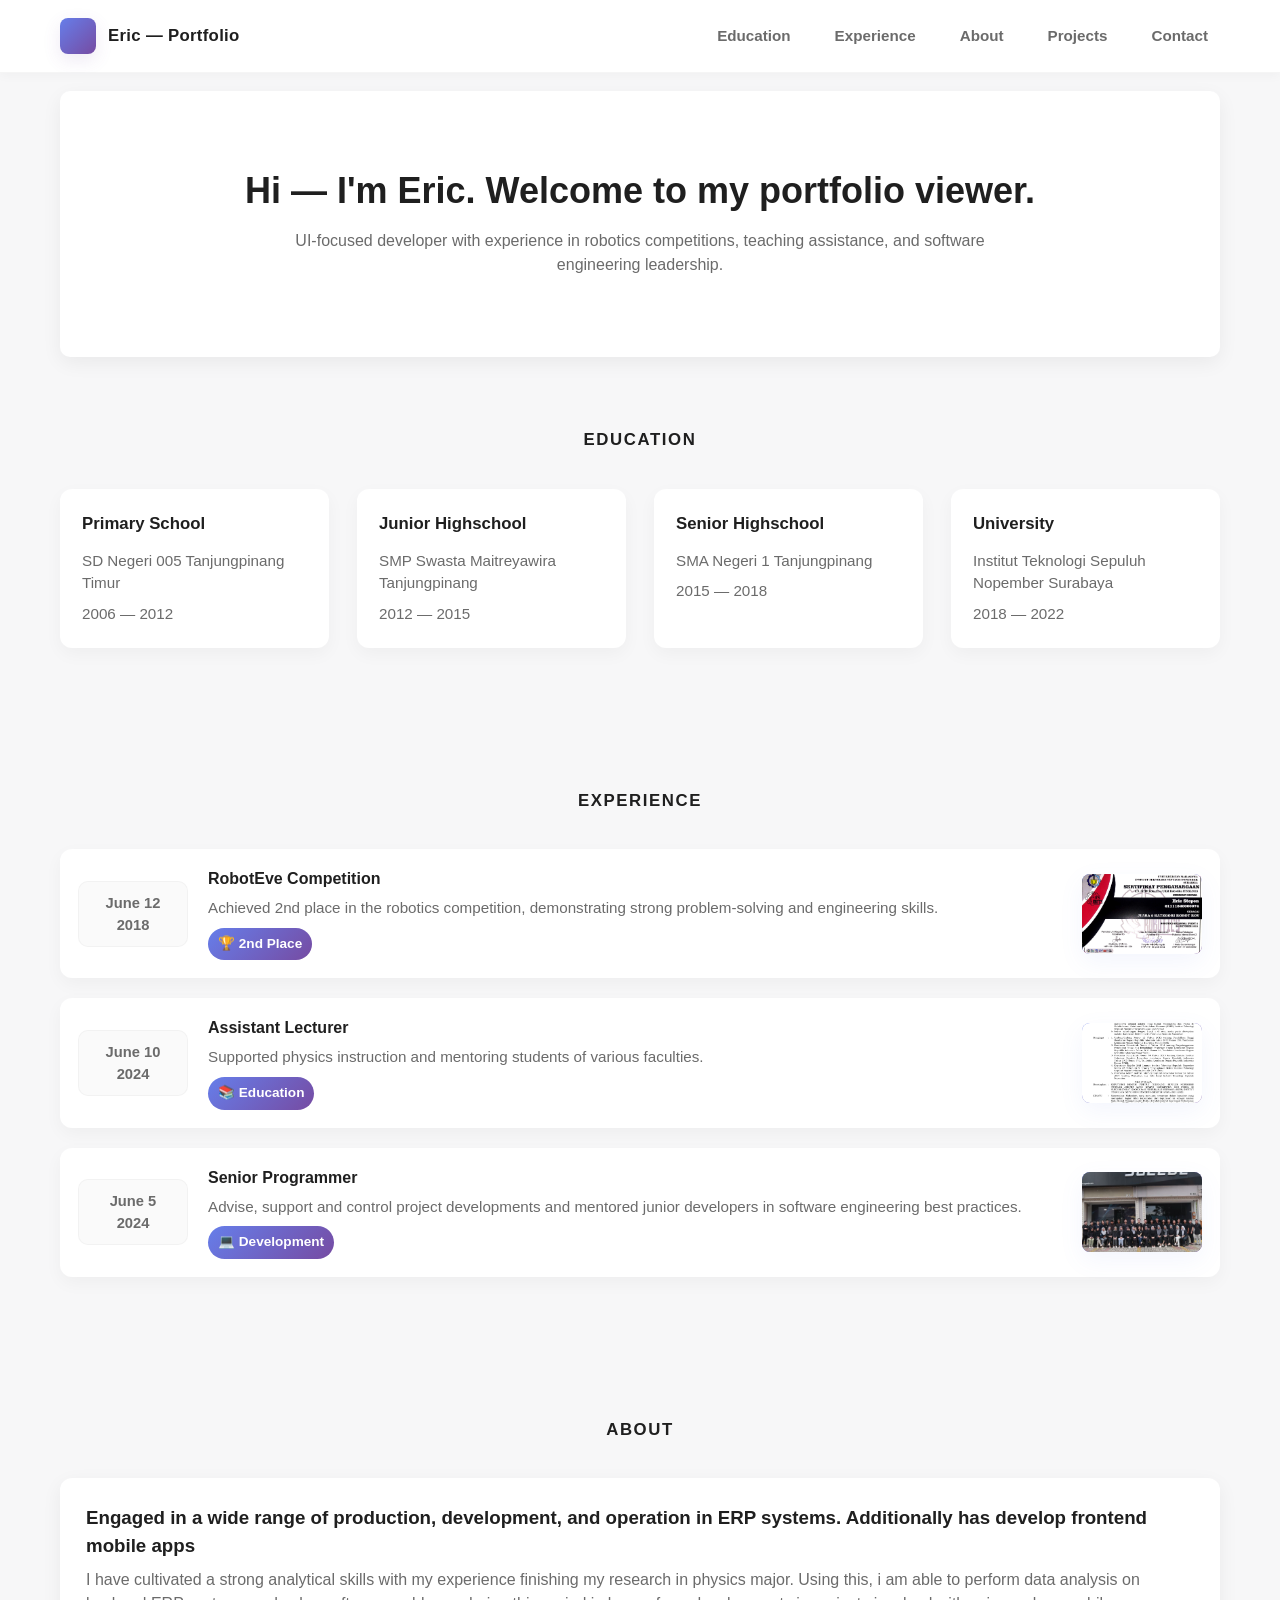
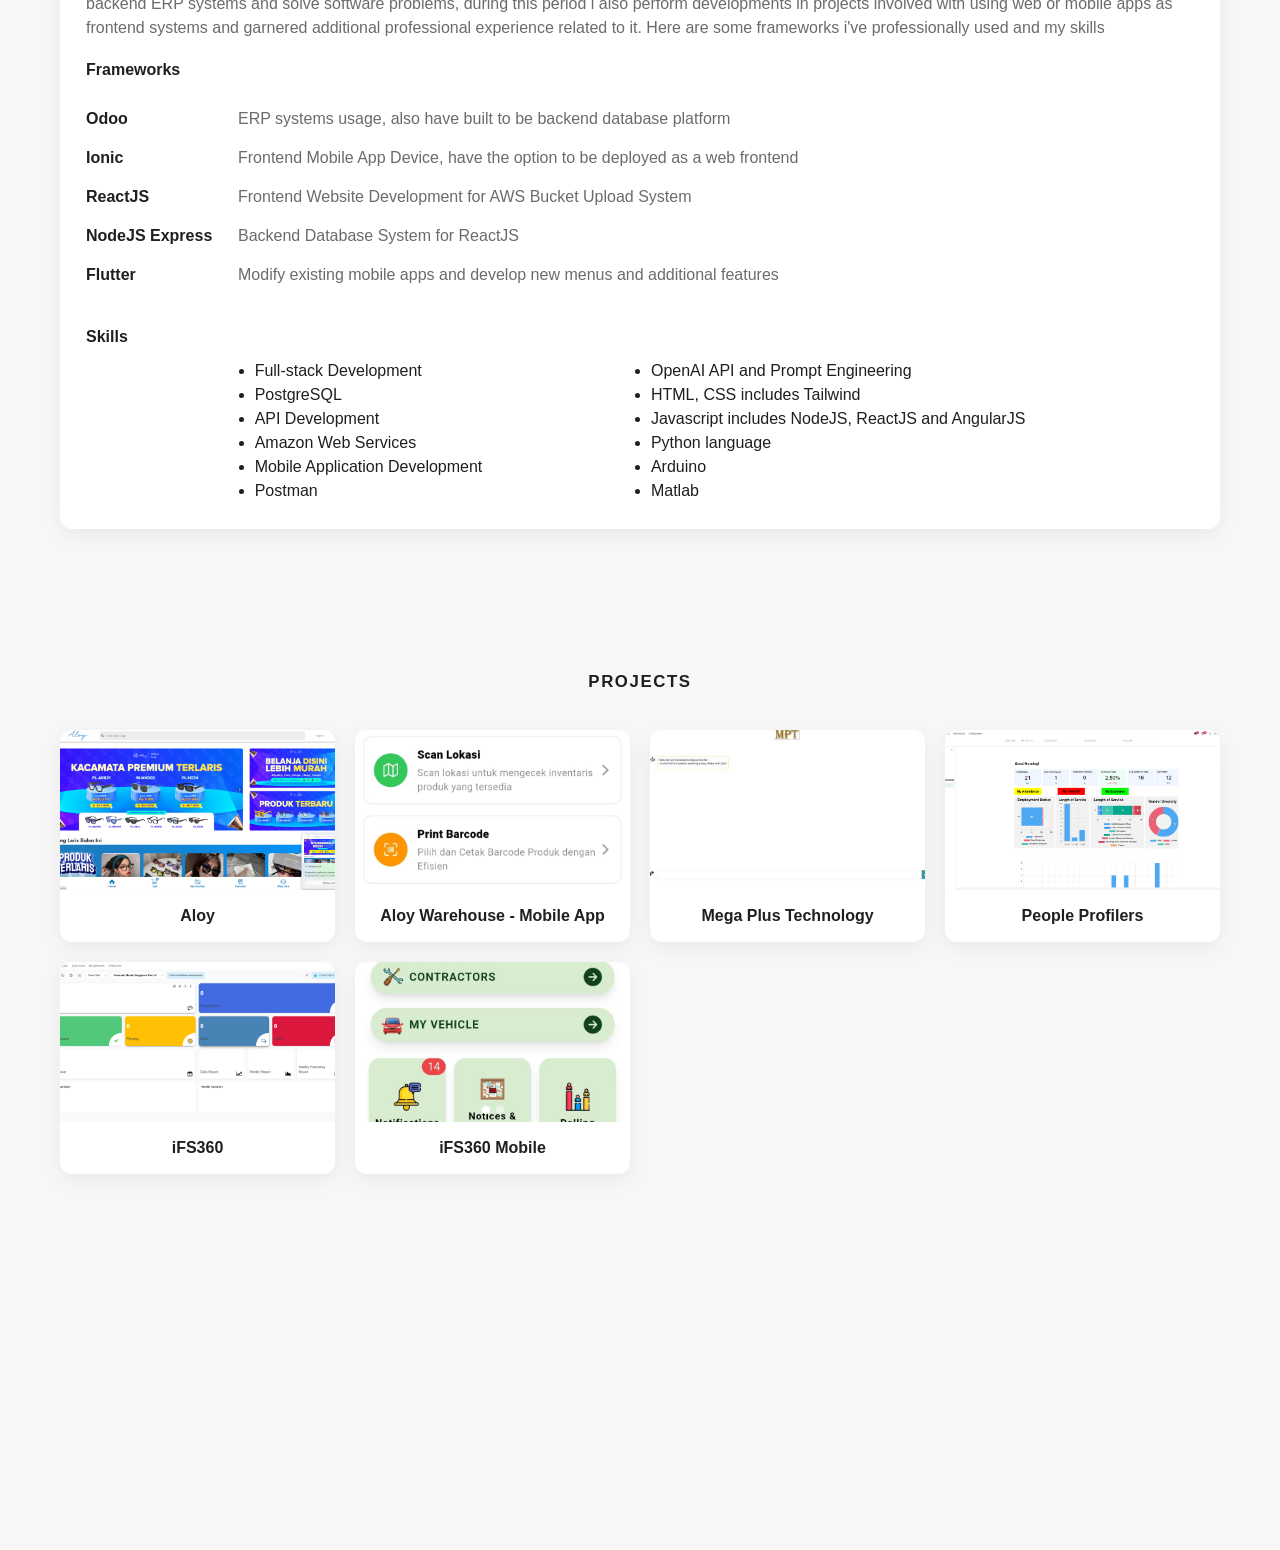
==== commit 848572c0: "Change image placements and update contact .." ====
--- a/index.html
+++ b/index.html
@@ -88,8 +88,8 @@
               <p class="muted">Achieved 2nd place in the robotics competition, demonstrating strong problem-solving and engineering skills.</p>
               <span class="experience-badge">🏆 2nd Place</span>
             </div>
-            <div class="experience-image-wrapper" data-single-image="sertifikat_roboteve.jpg">
-              <img src="sertifikat_roboteve.jpg" alt="RobotEve Certificate" class="experience-image" />
+            <div class="experience-image-wrapper" data-single-image="image/sertifikat_roboteve.jpg">
+              <img src="image/sertifikat_roboteve.jpg" alt="RobotEve Certificate" class="experience-image" />
             </div>
           </div>
         </div>
@@ -102,8 +102,8 @@
               <p class="muted">Supported physics instruction and mentoring students of various faculties.</p>
               <span class="experience-badge">📚 Education</span>
             </div>
-            <div class="experience-image-wrapper" data-single-image="SK_asisten_dosen.jpg">
-              <img src="SK_asisten_dosen.jpg" alt="Lecturer Assistant Certificate" class="experience-image" />
+            <div class="experience-image-wrapper" data-single-image="image/SK_asisten_dosen.jpg">
+              <img src="image/SK_asisten_dosen.jpg" alt="Lecturer Assistant Certificate" class="experience-image" />
             </div>
           </div>
         </div>
@@ -116,8 +116,8 @@
               <p class="muted">Advise, support and control project developments and mentored junior developers in software engineering best practices.</p>
               <span class="experience-badge">💻 Development</span>
             </div>
-            <div class="experience-image-wrapper" data-single-image="sgeede_group_image.jpeg">
-              <img src="sgeede_group_image.jpeg" alt="Company Group" class="experience-image" />
+            <div class="experience-image-wrapper" data-single-image="image/sgeede_group_image.jpeg">
+              <img src="image/sgeede_group_image.jpeg" alt="Company Group" class="experience-image" />
             </div>
           </div>
         </div>
@@ -215,10 +215,10 @@
       <h2 class="section-title">Projects</h2>
 
       <div class="sample-grid">
-        <article class="sample-item" data-images='["aloy-front.png"]'>
-          <div class="sample-carousel">
-            <div class="sample-carousel-inner">
-              <div class="sample-carousel-slide"><img src="aloy-front.png" alt="Aloy Screenshot"></div>
+        <article class="sample-item" data-images='["image/aloy-front.png"]'>
+          <div class="sample-carousel">
+            <div class="sample-carousel-inner">
+              <div class="sample-carousel-slide"><img src="image/aloy-front.png" alt="Aloy Screenshot"></div>
               <!-- <div class="sample-carousel-slide"><img src="aloy-front.png" alt="Aloy Screenshot 2"></div>
               <div class="sample-carousel-slide"><img src="aloy-front.png" alt="Aloy Screenshot 3"></div> -->
             </div>
@@ -231,19 +231,19 @@
           <div class="sample-title"><a href="https://aloy.id" target="_blank">Aloy</a></div>
         </article>
 
-        <article class="sample-item" data-images='["aloy-apk.jpeg"]'>
-          <div class="sample-carousel">
-            <div class="sample-carousel-inner">
-              <div class="sample-carousel-slide"><img src="aloy-apk.jpeg" alt="Aloy Mobile App"></div>
+        <article class="sample-item" data-images='["image/aloy-apk.jpeg"]'>
+          <div class="sample-carousel">
+            <div class="sample-carousel-inner">
+              <div class="sample-carousel-slide"><img src="image/aloy-apk.jpeg" alt="Aloy Mobile App"></div>
             </div>
           </div>
           <div class="sample-title">Aloy Warehouse - Mobile App</div>
         </article>
 
-        <article class="sample-item" data-images='["mpt-ss1.jpg"]'>
-          <div class="sample-carousel">
-            <div class="sample-carousel-inner">
-              <div class="sample-carousel-slide"><img src="mpt-ss1.jpg" alt="MPT Screenshot 1"></div>
+        <article class="sample-item" data-images='["image/mpt-ss1.jpg"]'>
+          <div class="sample-carousel">
+            <div class="sample-carousel-inner">
+              <div class="sample-carousel-slide"><img src="image/mpt-ss1.jpg" alt="MPT Screenshot 1"></div>
               <!-- <div class="sample-carousel-slide"><img src="mpt-ss1.jpg" alt="MPT Screenshot 2"></div> -->
             </div>
             <!-- <div class="carousel-dots">
@@ -254,29 +254,29 @@
           <div class="sample-title"><a href="https://ai.megaplustech.com" target="_blank">Mega Plus Technology</a></div>
         </article>
 
-        <article class="sample-item" data-images='["pp-demo.png"]'>
-          <div class="sample-carousel">
-            <div class="sample-carousel-inner">
-              <div class="sample-carousel-slide"><img src="pp-demo.png" alt="People Profilers"></div>
+        <article class="sample-item" data-images='["image/pp-demo.png"]'>
+          <div class="sample-carousel">
+            <div class="sample-carousel-inner">
+              <div class="sample-carousel-slide"><img src="image/pp-demo.png" alt="People Profilers"></div>
             </div>
           </div>
           <div class="sample-title"><a href="https://peopleprofilers-uat.vinova.sg/" target="_blank">People Profilers</a></div>
         </article>
 
-        <article class="sample-item" data-images='["ifs-360-dashboard.png"]'>
-          <div class="sample-carousel">
-            <div class="sample-carousel-inner">
-              <div class="sample-carousel-slide"><img src="ifs-360-dashboard.png" alt="iFS360 Dashboard"></div>
+        <article class="sample-item" data-images='["image/ifs-360-dashboard.png"]'>
+          <div class="sample-carousel">
+            <div class="sample-carousel-inner">
+              <div class="sample-carousel-slide"><img src="image/ifs-360-dashboard.png" alt="iFS360 Dashboard"></div>
             </div>
           </div>
           <div class="sample-title"><a href="https://ifs360-sg.com/" target="_blank">iFS360</a></div>
         </article>
 
-        <article class="sample-item" data-images='["ifs360-mobile-front.jpeg","ifs360-mobile-menu1.jpeg"]'>
-          <div class="sample-carousel">
-            <div class="sample-carousel-inner">
-              <div class="sample-carousel-slide"><img src="ifs360-mobile-front.jpeg" alt="iFS360 Mobile Front"></div>
-              <div class="sample-carousel-slide"><img src="ifs360-mobile-menu1.jpeg" alt="iFS360 Mobile Menu 1"></div>
+        <article class="sample-item" data-images='["image/ifs360-mobile-front.jpeg","image/ifs360-mobile-menu1.jpeg"]'>
+          <div class="sample-carousel">
+            <div class="sample-carousel-inner">
+              <div class="sample-carousel-slide"><img src="image/ifs360-mobile-front.jpeg" alt="iFS360 Mobile Front"></div>
+              <div class="sample-carousel-slide"><img src="image/ifs360-mobile-menu1.jpeg" alt="iFS360 Mobile Menu 1"></div>
               <!-- <div class="sample-carousel-slide"><img src="mpt-ss1.jpg" alt="MPT Screenshot 2"></div> -->
             </div>
             <div class="carousel-dots">
@@ -289,18 +289,19 @@
       </div>
     </section>
 
+    
+  </main>
+  
+  <footer class="container">
     <section id="contact">
       <h2 class="section-title">Contact</h2>
       <div style="text-align:center;">
         <p class="muted">Have a project or question? Reach out:</p>
         <p style="margin-top:8px; font-weight:700"><a href="mailto:ricesevent@gmail.com">ricesevent@gmail.com</a></p>
-      </div>
-    </section>
-
-  </main>
-
-  <footer class="container">
-    <p class="muted" style="padding-top:18px">© <strong>Eric</strong> — Built with care • <a href="#contact">Contact</a></p>
+        <p style="margin-top:8px; font-weight:700"><a href="https://www.linkedin.com/in/eric-steven-06b784227/">linkedin</a></p>
+      </div>
+    </section>
+    <!-- <p class="muted" style="padding-top:18px">© <strong>Eric</strong> — Built with care • <a href="#contact">Contact</a></p> -->
   </footer>
 
   <div id="lightbox" class="lightbox">
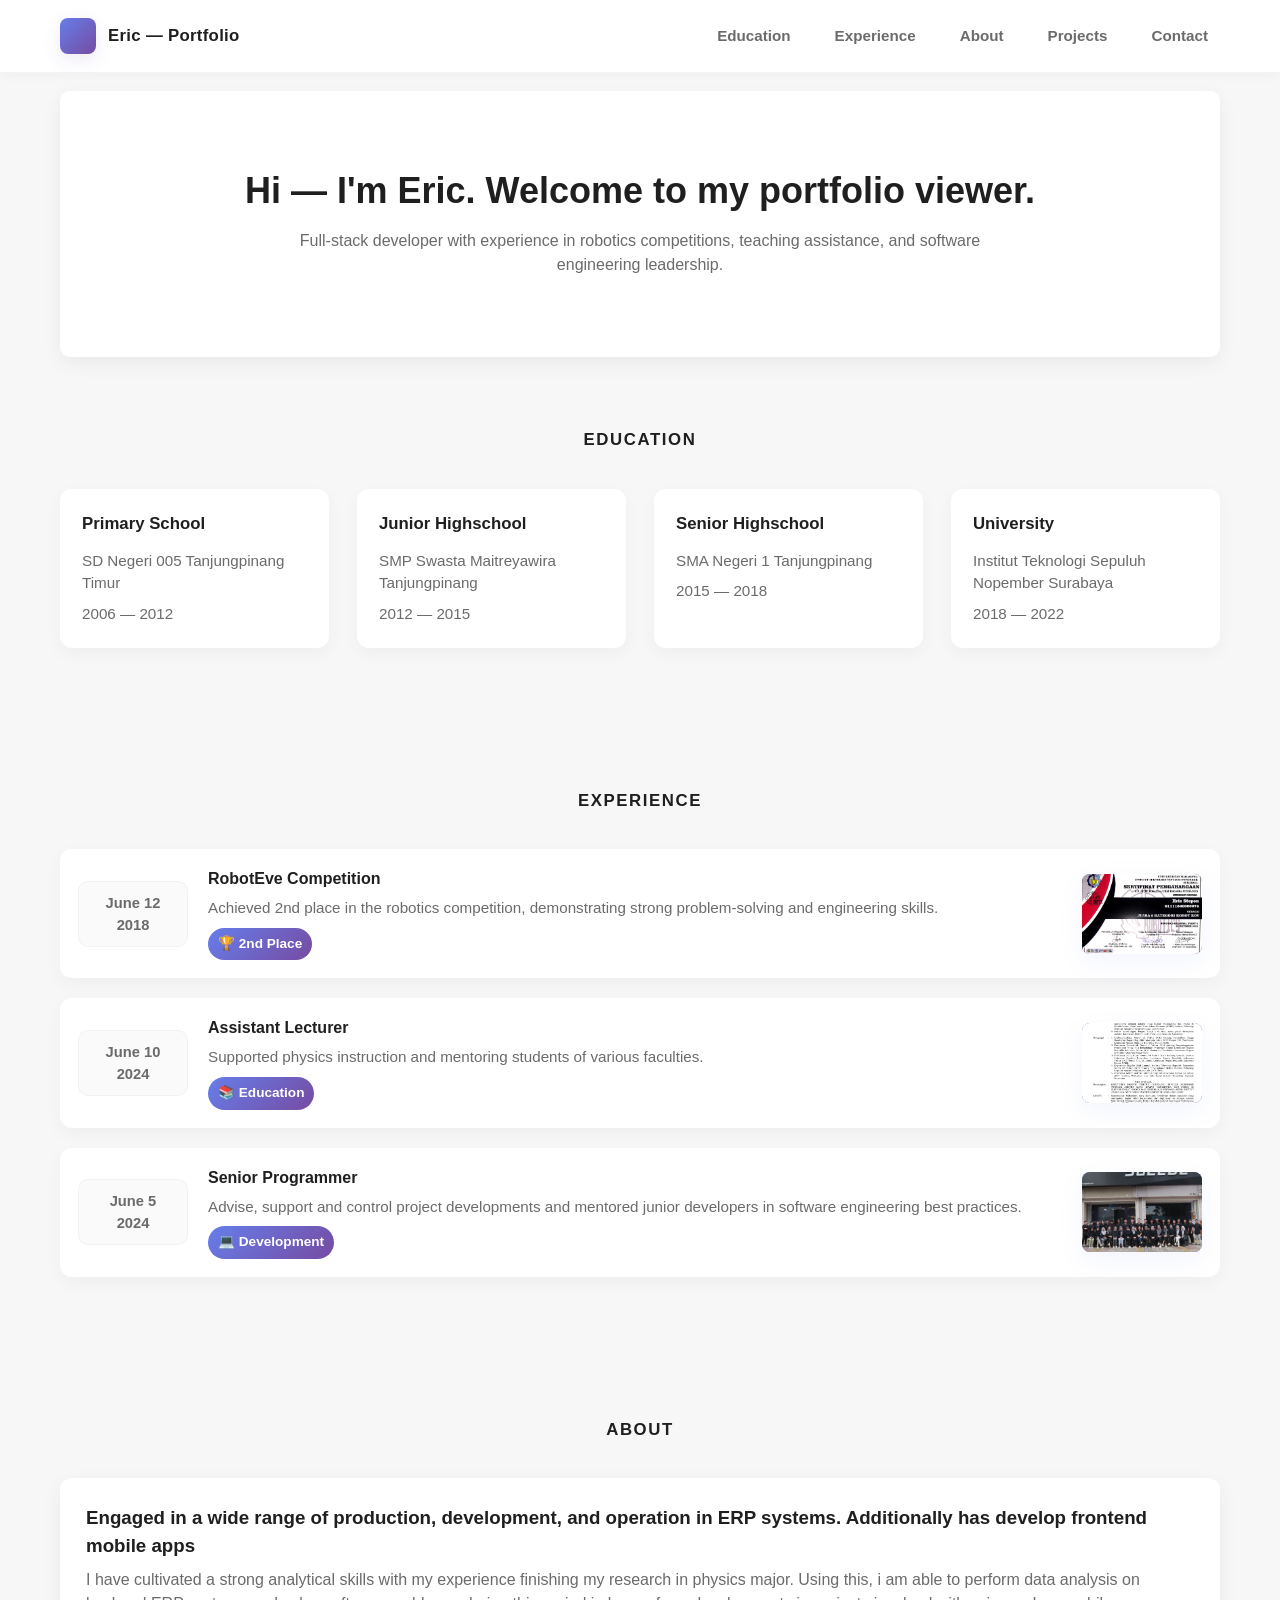
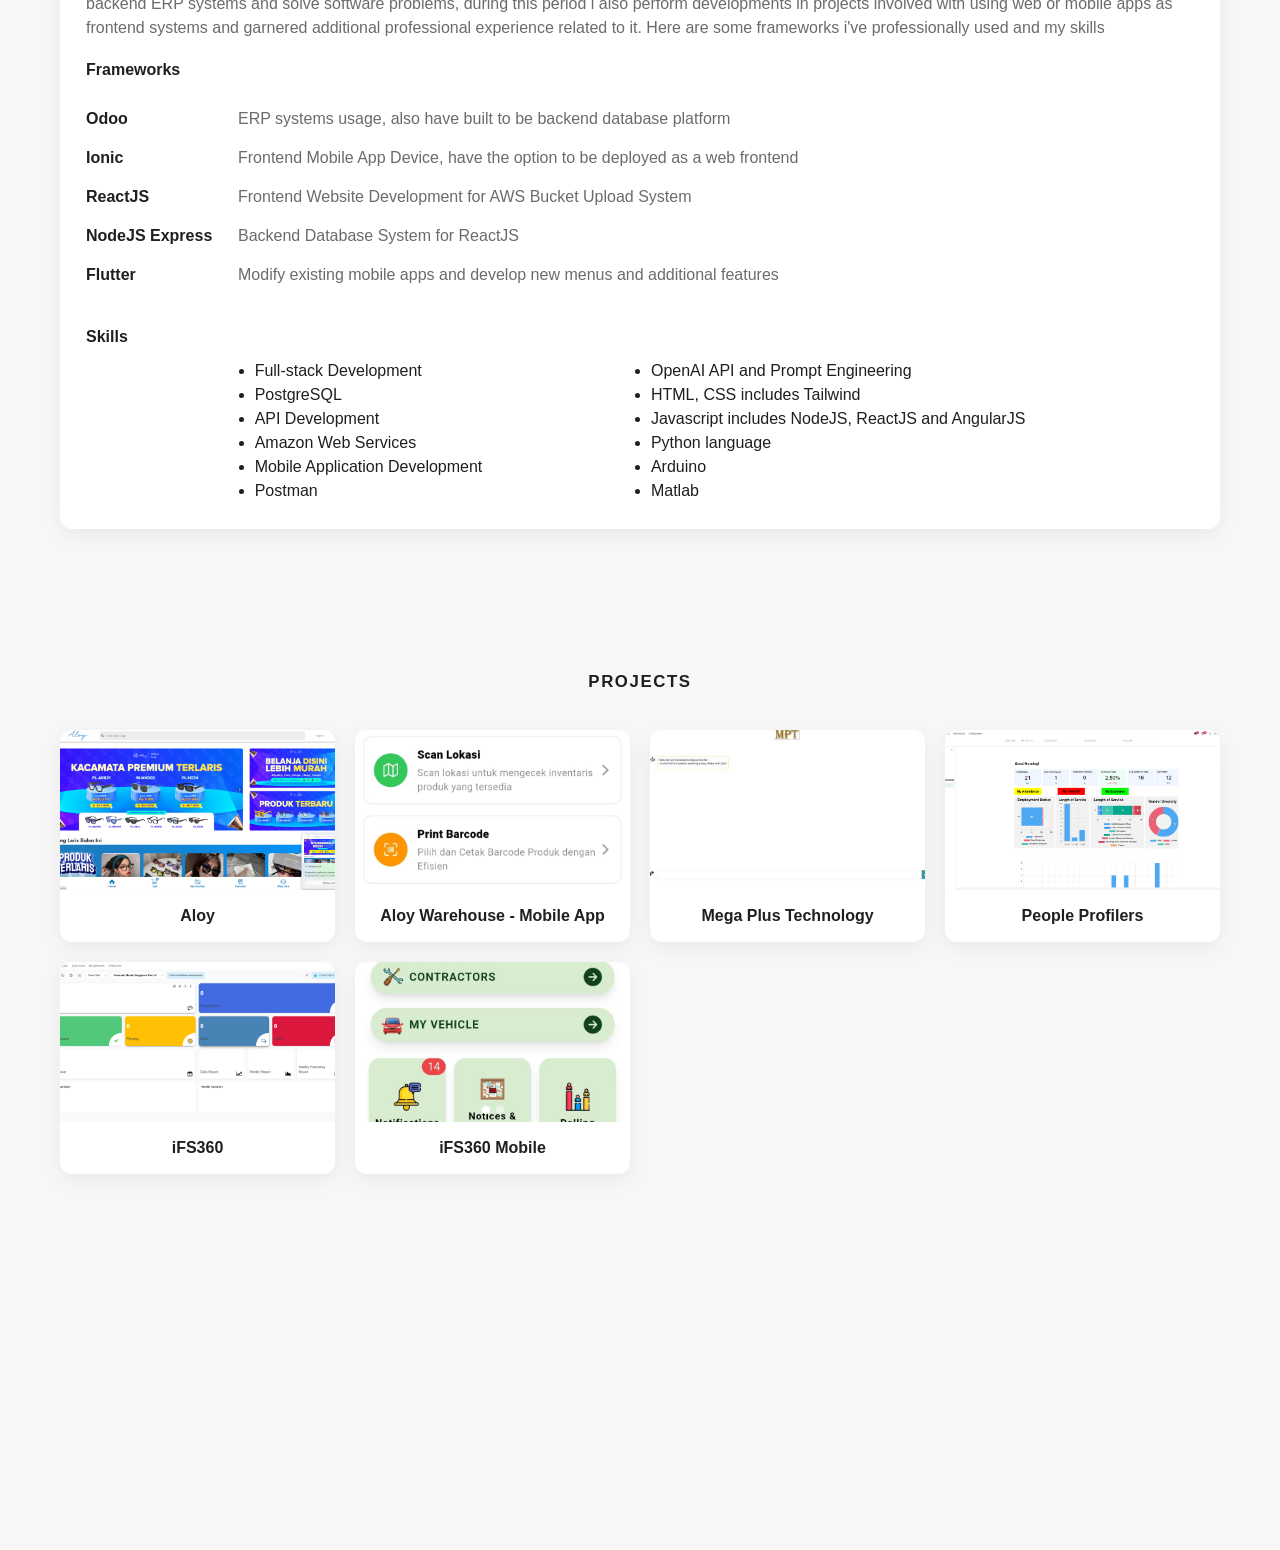
==== commit 86369f75: "Update description from UI-focused to Full-stack developer" ====
--- a/index.html
+++ b/index.html
@@ -43,7 +43,7 @@
     <section class="hero visible">
       <div>
         <h1>Hi — I'm Eric. Welcome to my portfolio viewer.</h1>
-        <p>UI-focused developer with experience in robotics competitions, teaching assistance, and software engineering leadership.</p>
+        <p>Full-stack developer with experience in robotics competitions, teaching assistance, and software engineering leadership.</p>
       </div>
     </section>
 
@@ -318,4 +318,4 @@
   <script src="script.js"></script>
 
 </body>
-</html>+</html>
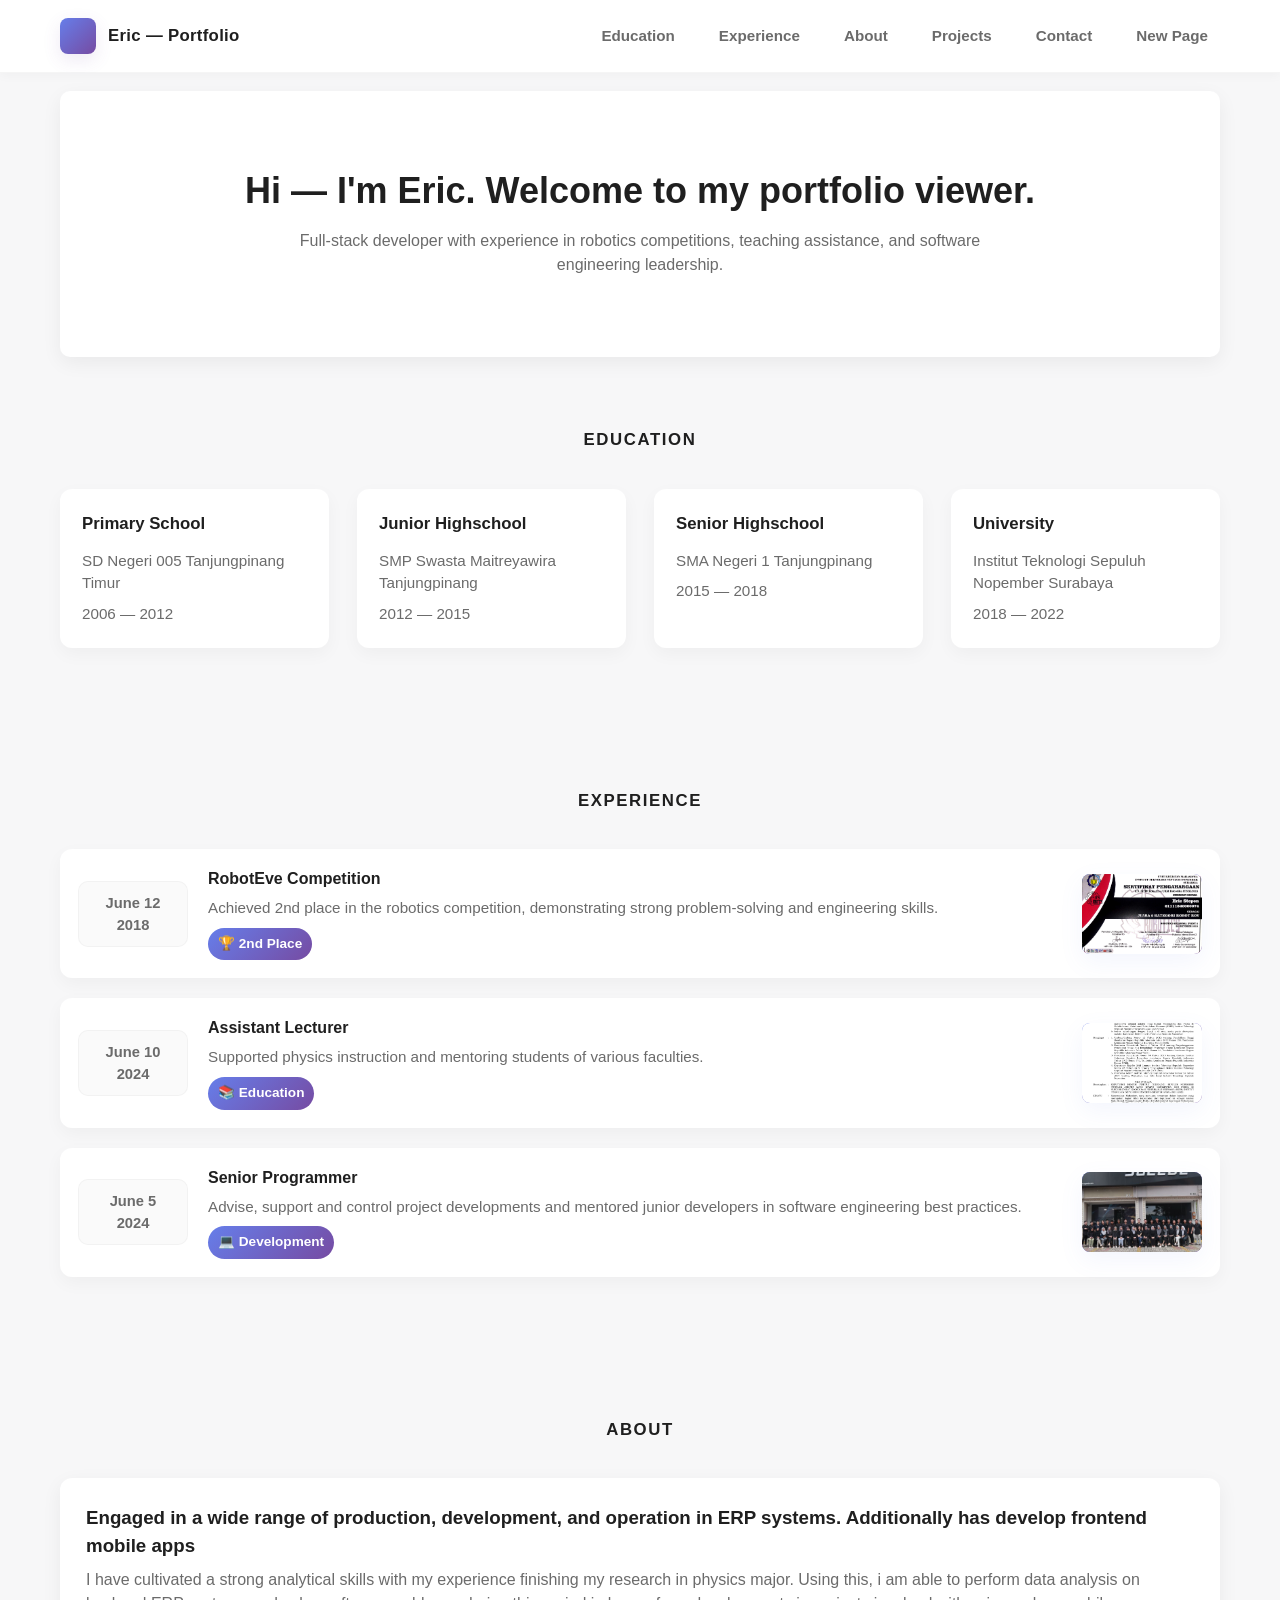
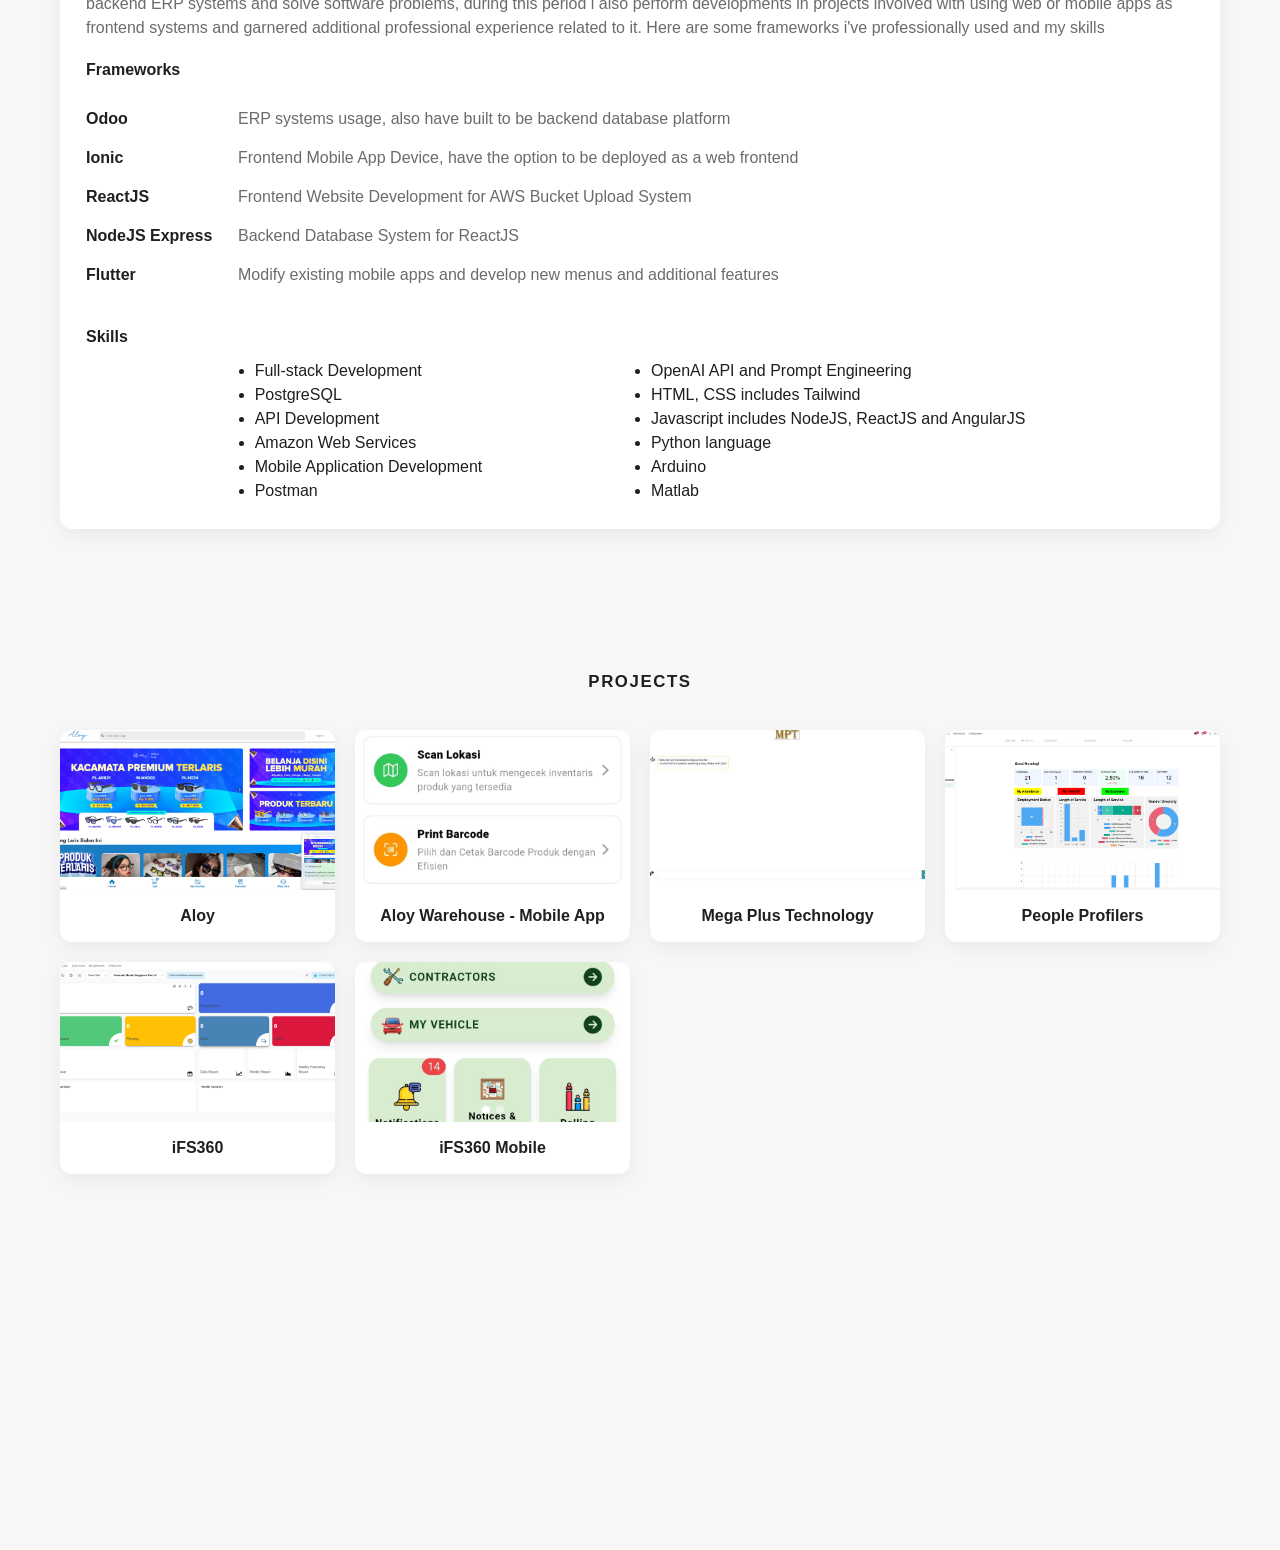
==== commit aa2c6220: "Add link to new_test.html in navigation" ====
--- a/index.html
+++ b/index.html
@@ -23,6 +23,7 @@
           <li><a href="#about">About</a></li>
           <li><a href="#projects">Projects</a></li>
           <li><a href="#contact">Contact</a></li>
+          <li><a href="new_test.html">New Page</a></li>
         </ul>
       </nav>
     </div>
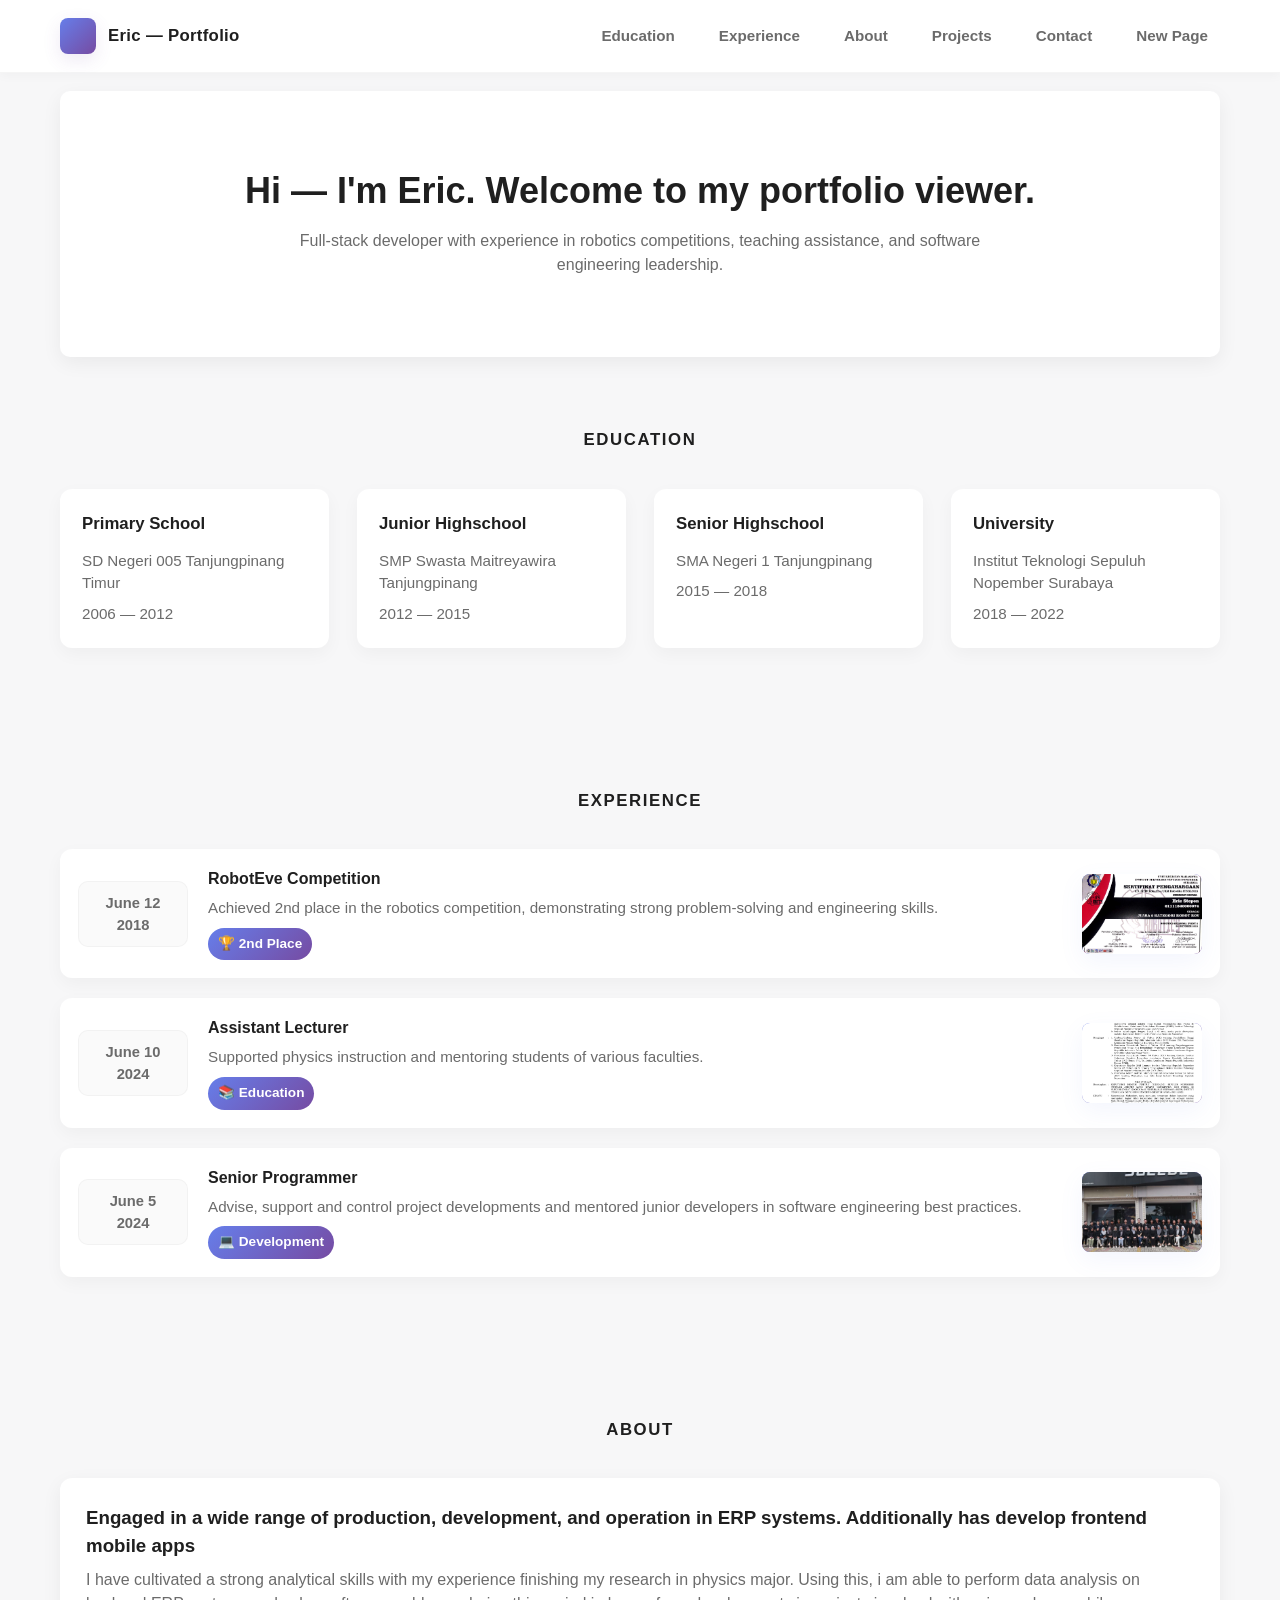
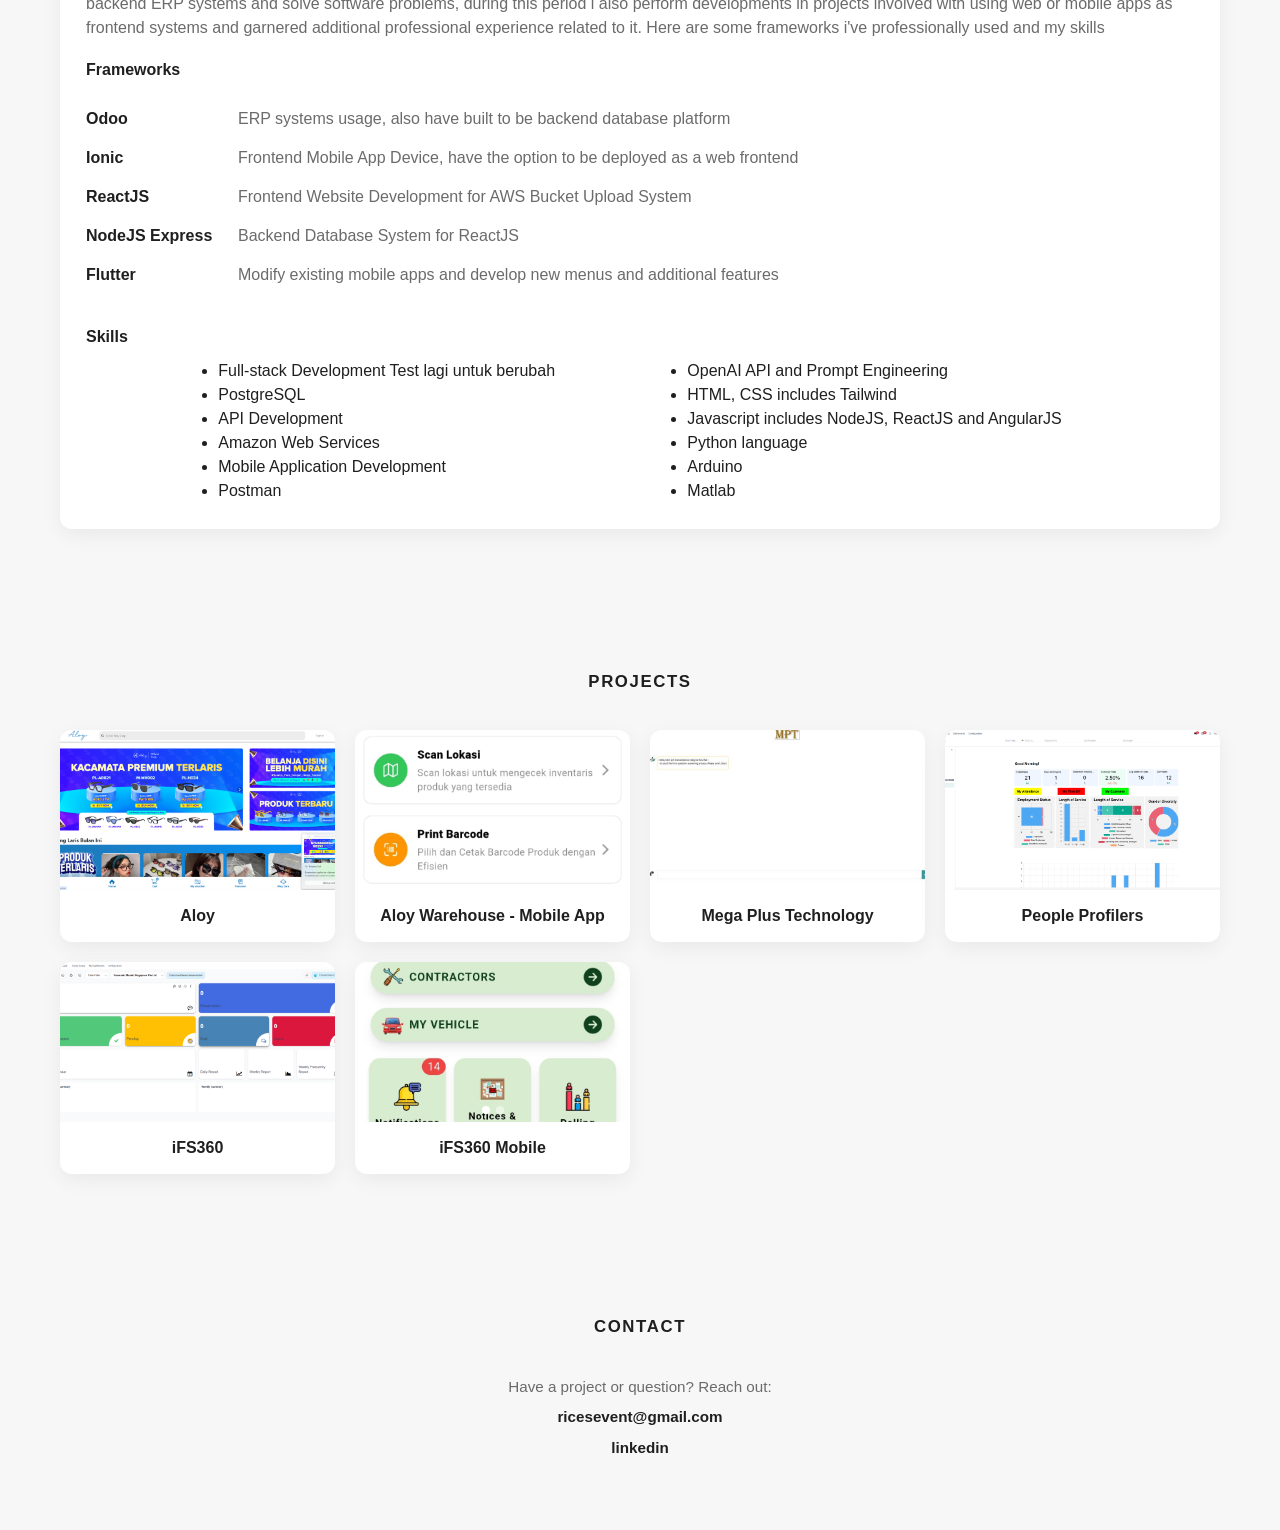
==== commit ff9684bb: "Update portfolio title and experience text This is another test to change" ====
--- a/index.html
+++ b/index.html
@@ -174,7 +174,7 @@
             <div class="skills-detail-section">
               <div class="skills-list">
                 <ul>
-                  <li>Full-stack Development</li>
+                  <li>Full-stack Development Test lagi untuk berubah</li>
                   <li>PostgreSQL</li>
                   <li>API Development</li>
                   <li>Amazon Web Services</li>
--- a/style.css
+++ b/style.css
@@ -483,4 +483,185 @@
     color:var(--muted);
     font-size:0.95rem;
 }
-footer a{ color:var(--text); text-decoration:none; font-weight:700 }+
+footer a{ color:var(--text); text-decoration:none; font-weight:700 }
+
+.page-selector-container {
+  display: flex;
+  justify-content: center;
+  align-items: center;
+  min-height: 60vh;
+  padding: 40px 20px;
+}
+
+.page-selector-card {
+  background: white;
+  border-radius: 12px;
+  box-shadow: 0 6px 20px rgba(20, 20, 20, 0.1);
+  width: 100%;
+  max-width: 400px;
+  overflow: hidden;
+  font-family: 'Montserrat', sans-serif;
+}
+
+.page-selector-header {
+  padding: 20px;
+  border-bottom: 1px solid #e5e5e5;
+  background: #fafafa;
+}
+
+.page-selector-header h2 {
+  font-size: 1.2rem;
+  color: #1f1f1f;
+  margin: 0;
+}
+
+.page-list {
+  list-style: none;
+  padding: 0;
+  margin: 0;
+}
+
+.page-item {
+  display: flex;
+  align-items: center;
+  padding: 16px 20px;
+  border-bottom: 1px solid #e5e5e5;
+  cursor: pointer;
+  transition: background-color 0.2s;
+  justify-content : space-between;
+}
+
+.page-item:hover {
+  background-color: #f8f8f8;
+}
+
+.page-item:last-child {
+  border-bottom: none;
+}
+
+.page-item.all-pages {
+  font-weight: 600;
+  background-color: #fafafa;
+}
+
+.page-checkbox {
+  appearance: none;
+  width: 20px;
+  height: 20px;
+  border: 2px solid #d1d1d1;
+  border-radius: 4px;
+  margin-right: 12px;
+  cursor: pointer;
+  position: relative;
+  transition: all 0.2s;
+  flex-shrink: 0;
+}
+
+.page-checkbox:checked {
+  background-color: #4A90E2;
+  border-color: #4A90E2;
+}
+
+.page-checkbox:checked::after {
+  content: '✓';
+  position: absolute;
+  top: 50%;
+  left: 50%;
+  transform: translate(-50%, -50%);
+  color: white;
+  font-size: 14px;
+  font-weight: bold;
+}
+
+.page-label {
+  color: #333;
+  font-size: 0.95rem;
+  user-select: none;
+}
+
+.done-button {
+  width: 100%;
+  padding: 16px;
+  border: none;
+  background-color: #FFD84D;
+  color: #333;
+  font-size: 1rem;
+  font-weight: 600;
+  cursor: pointer;
+  transition: background-color 0.3s, transform 0.1s;
+}
+
+.done-button:hover {
+  transform: translateY(-2px);
+}
+
+.done-button:active {
+  transform: translateY(0);
+}
+
+.done-button.has-selection {
+  background-color: #FFCE22;
+}
+
+/* Dropdown functionality */
+.dropdown-toggle {
+  width: 100%;
+  padding: 16px 20px;
+  background: white;
+  border: 2px solid #e5e5e5;
+  border-radius: 8px;
+  display: flex;
+  justify-content: space-between;
+  align-items: center;
+  cursor: pointer;
+  font-size: 0.95rem;
+  color: #333;
+  transition: border-color 0.2s;
+}
+
+.dropdown-toggle:hover {
+  border-color: #4A90E2;
+}
+
+.dropdown-toggle.active {
+  border-color: #4A90E2;
+  border-bottom-left-radius: 0;
+  border-bottom-right-radius: 0;
+}
+
+.dropdown-arrow {
+  transition: transform 0.3s;
+}
+
+.dropdown-toggle.active .dropdown-arrow {
+  transform: rotate(180deg);
+}
+
+.dropdown-content {
+  max-height: 0;
+  overflow: hidden;
+  transition: max-height 0.3s ease;
+  border: 2px solid #e5e5e5;
+  border-top: none;
+  border-bottom-left-radius: 8px;
+  border-bottom-right-radius: 8px;
+}
+
+.dropdown-content.active {
+  max-height: 400px;
+  overflow-y: auto;
+}
+
+.selection-summary {
+  padding: 12px 20px;
+  background: #f0f7ff;
+  border-top: 1px solid #e5e5e5;
+  font-size: 0.9rem;
+  color: #4A90E2;
+  font-weight: 600;
+}
+
+
+
+
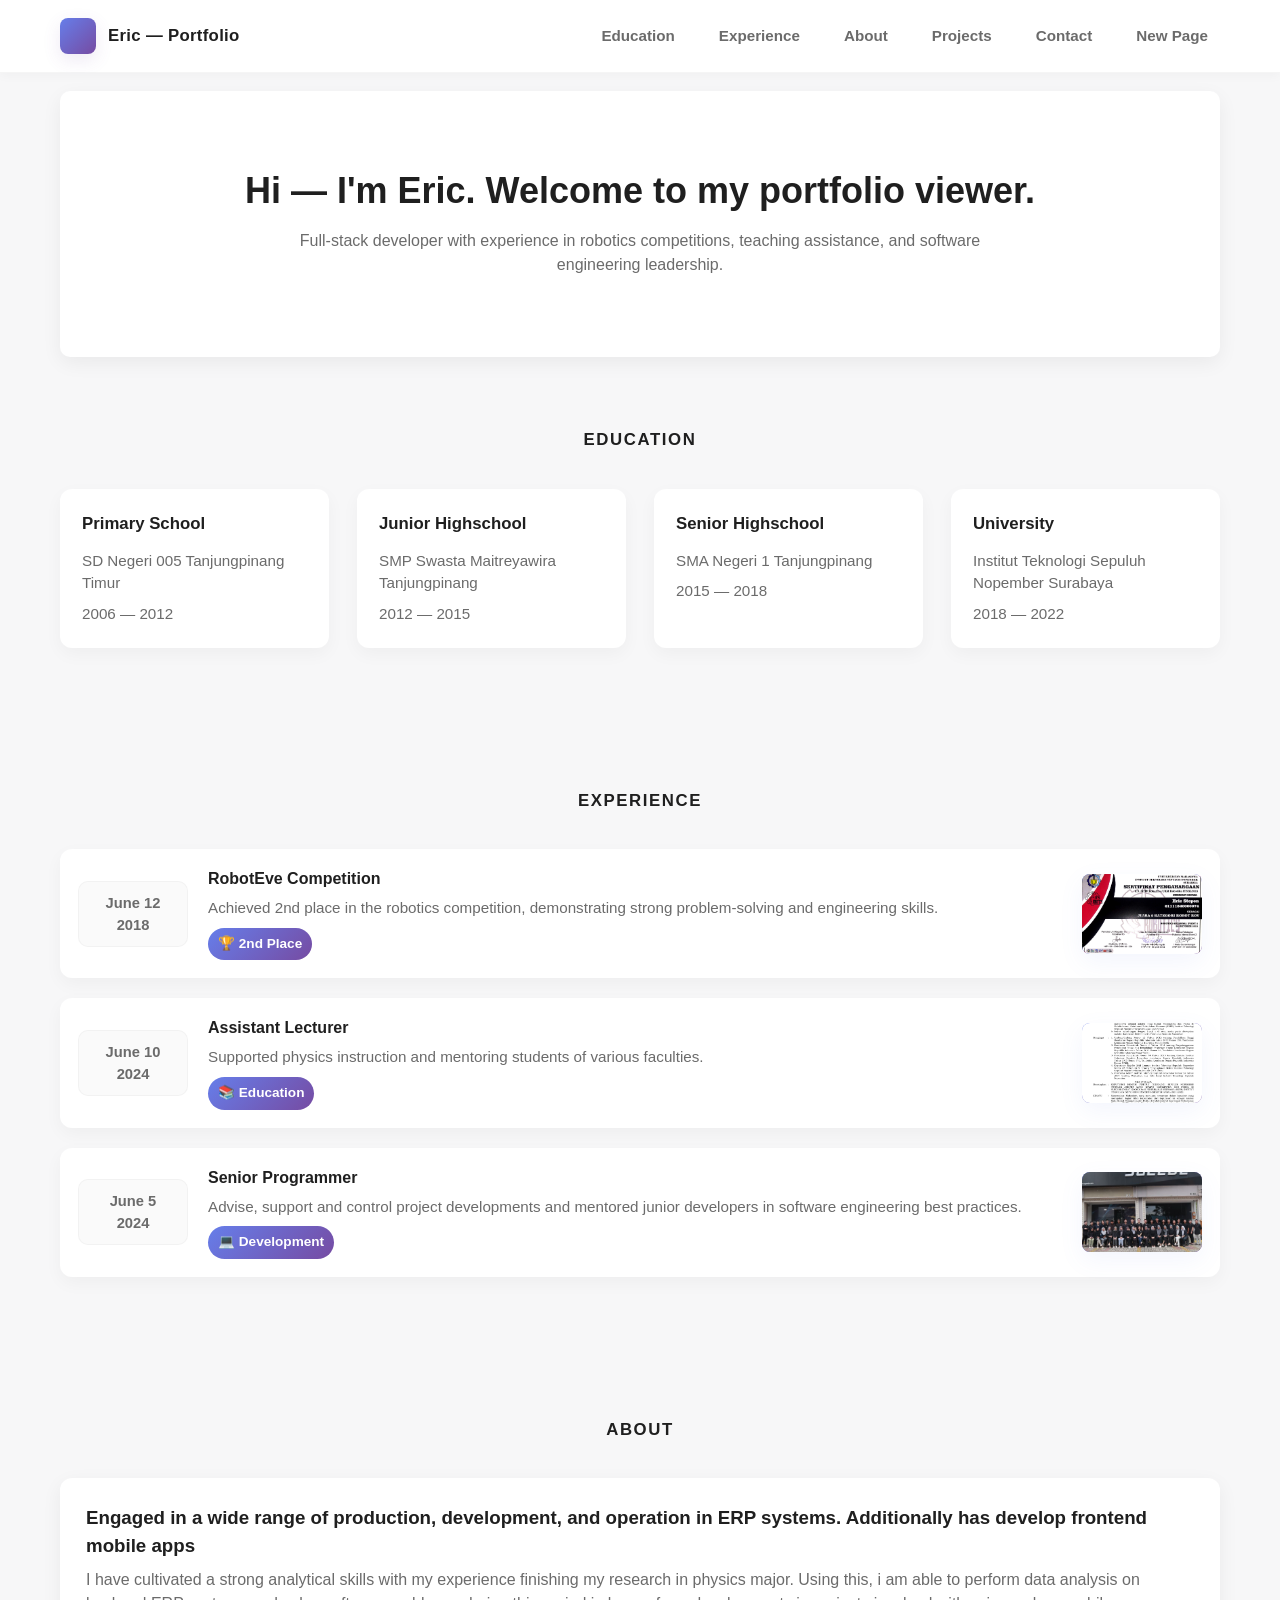
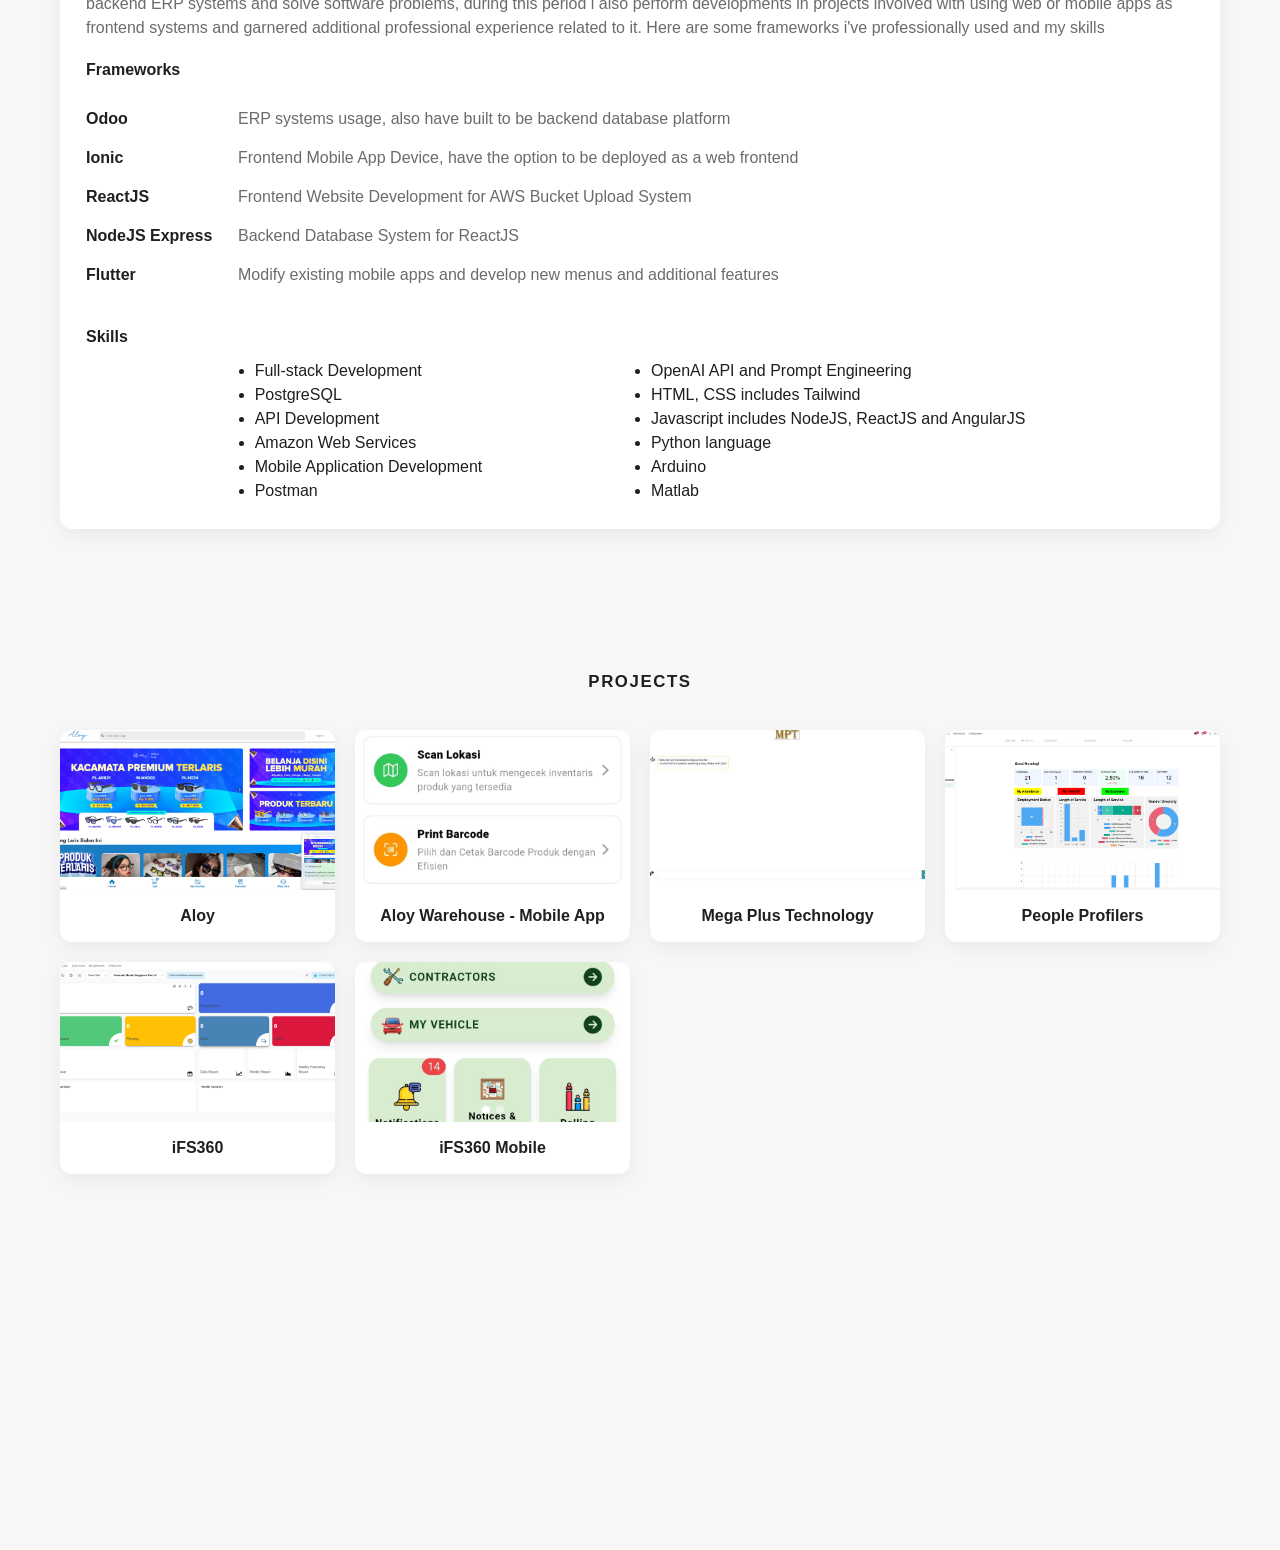
==== commit 9d4efbf6: "Fix incorrect message in skills" ====
--- a/index.html
+++ b/index.html
@@ -174,7 +174,7 @@
             <div class="skills-detail-section">
               <div class="skills-list">
                 <ul>
-                  <li>Full-stack Development Test lagi untuk berubah</li>
+                  <li>Full-stack Development</li>
                   <li>PostgreSQL</li>
                   <li>API Development</li>
                   <li>Amazon Web Services</li>
